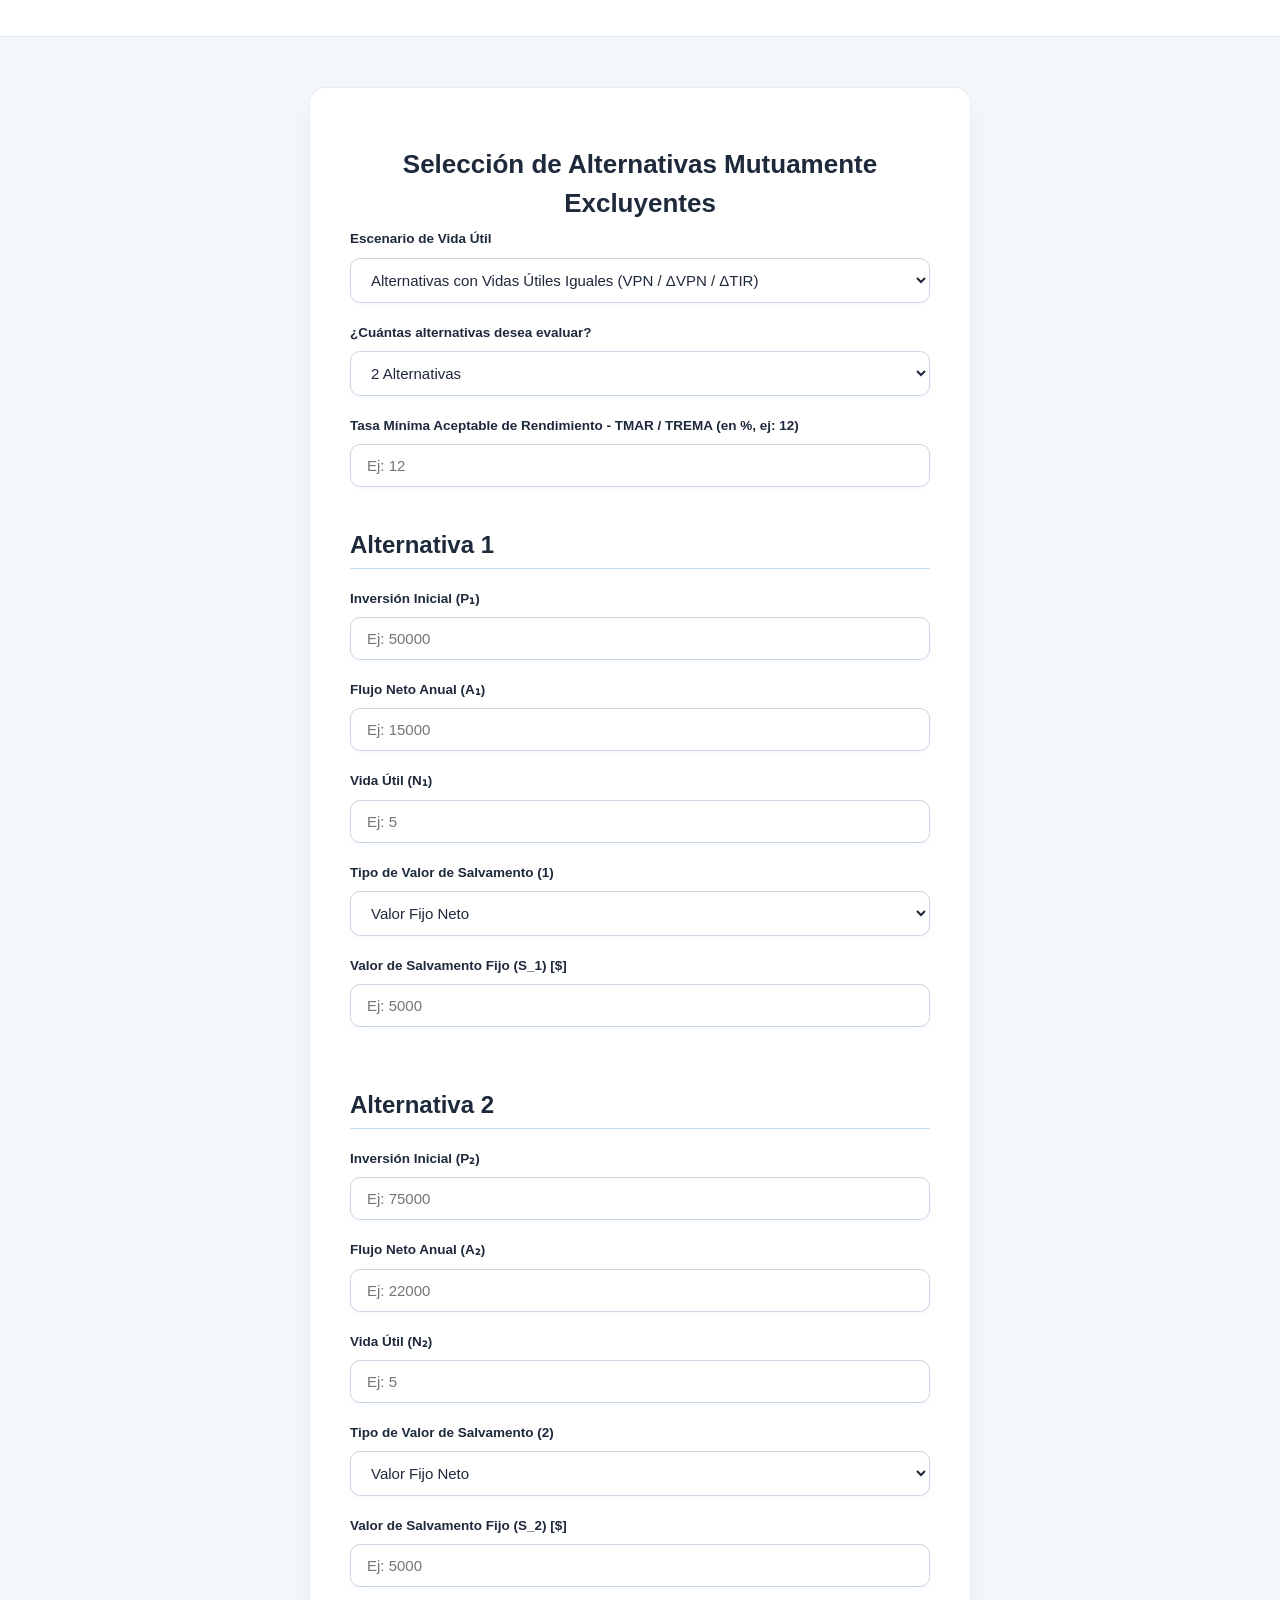
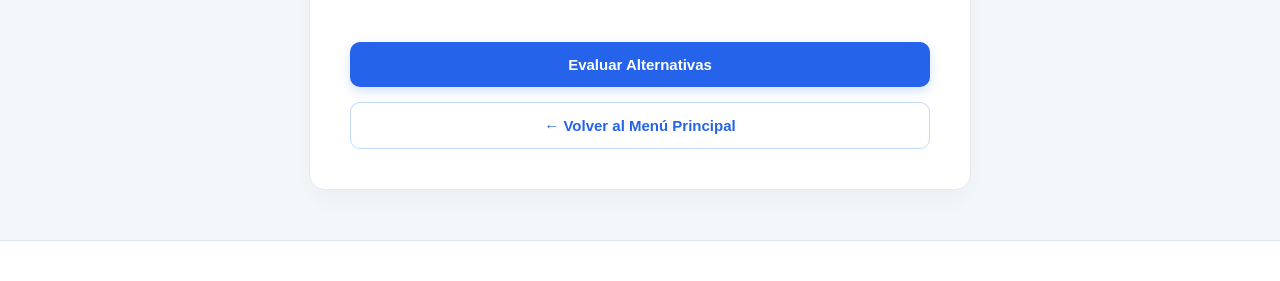
==== pages/alternativas.html @ c04f030e "Perdon moguel" ====
<!DOCTYPE html>
<html lang="es">
<head>
    <meta charset="UTF-8">
    <meta name="viewport" content="width=device-width, initial-scale=1.0">
    <link rel="stylesheet" href="../styles/style.css"/>
    <title>Calculadora Financiera - Selección de Alternativas</title>
</head>
<body>
    <header>
        </header>

    <main> 
        <h1>Selección de Alternativas Mutuamente Excluyentes</h1>

        <div class="form-group">
            <label for="tipoModulo">Escenario de Vida Útil</label>
            <select id="tipoModulo" onchange="configurarFormulario()">
                <option value="iguales">Alternativas con Vidas Útiles Iguales (VPN / ΔVPN / ΔTIR)</option>
                <option value="diferentes">Alternativas con Vidas Útiles Diferentes (VA / MCM / VPN-MCM)</option>
            </select>
        </div>

        <div class="form-group">
            <label for="numAlternativas">¿Cuántas alternativas desea evaluar?</label>
            <select id="numAlternativas" onchange="configurarFormulario()">
                <option value="2">2 Alternativas</option>
                <option value="3">3 Alternativas</option>
                <option value="4">4 Alternativas</option>
                <option value="5">5 Alternativas</option>
                <option value="6">6 Alternativas</option>
                <option value="7">7 Alternativas</option>
                <option value="8">8 Alternativas</option>
            </select>
        </div>

        <div class="form-group">
            <label for="tmar">Tasa Mínima Aceptable de Rendimiento - TMAR / TREMA (en %, ej: 12)</label>
            <input type="number" step="any" id="tmar" placeholder="Ej: 12">
        </div>

        <div id="formularioCampos" class="form-container">
            
            <div id="block_alt_1" class="form-group">
                <h2 style="border-bottom: 1px solid var(--azul-borde); padding-bottom: 5px;">Alternativa 1</h2>
                <div id="grupo_inversion_1" class="form-group">
                    <label for="inversion_1">Inversión Inicial (P₁)</label>
                    <input type="number" step="0.01" id="inversion_1" placeholder="Ej: 50000">
                </div>
                <div id="grupo_flujo_1" class="form-group">
                    <label for="flujo_1">Flujo Neto Anual (A₁)</label>
                    <input type="number" step="0.01" id="flujo_1" placeholder="Ej: 15000">
                </div>
                <div id="grupo_vida_1" class="form-group">
                    <label for="vida_1">Vida Útil (N₁)</label>
                    <input type="number" step="1" id="vida_1" placeholder="Ej: 5">
                </div>
                <div class="form-group">
                    <label for="tipoSalvamento_1">Tipo de Valor de Salvamento (1)</label>
                    <select id="tipoSalvamento_1" onchange="alternarSalvamento(1)">
                        <option value="fijo">Valor Fijo Neto</option>
                        <option value="porcentaje">Porcentaje de la Inversión (%)</option>
                    </select>
                </div>
                <div id="grupo_salvamento_1" class="form-group">
                    <label id="lblSalvamento_1" for="salvamento_1">Valor de Salvamento Fijo (S₁)</label>
                    <input type="number" step="0.01" id="salvamento_1" placeholder="Ej: 5000">
                </div>
            </div>

            <div id="block_alt_2" class="form-group">
                <h2 style="border-bottom: 1px solid var(--azul-borde); padding-bottom: 5px;">Alternativa 2</h2>
                <div id="grupo_inversion_2" class="form-group">
                    <label for="inversion_2">Inversión Inicial (P₂)</label>
                    <input type="number" step="0.01" id="inversion_2" placeholder="Ej: 75000">
                </div>
                <div id="grupo_flujo_2" class="form-group">
                    <label for="flujo_2">Flujo Neto Anual (A₂)</label>
                    <input type="number" step="0.01" id="flujo_2" placeholder="Ej: 22000">
                </div>
                <div id="grupo_vida_2" class="form-group">
                    <label for="vida_2">Vida Útil (N₂)</label>
                    <input type="number" step="1" id="vida_2" placeholder="Ej: 5">
                </div>
                <div class="form-group">
                    <label for="tipoSalvamento_2">Tipo de Valor de Salvamento (2)</label>
                    <select id="tipoSalvamento_2" onchange="alternarSalvamento(2)">
                        <option value="fijo">Valor Fijo Neto</option>
                        <option value="porcentaje">Porcentaje de la Inversión (%)</option>
                    </select>
                </div>
                <div id="grupo_salvamento_2" class="form-group">
                    <label id="lblSalvamento_2" for="salvamento_2">Valor de Salvamento Fijo (S₂)</label>
                    <input type="number" step="0.01" id="salvamento_2" placeholder="Ej: 8000">
                </div>
            </div>

            <div id="block_alt_3" class="form-group hidden">
                <h2 style="border-bottom: 1px solid var(--azul-borde); padding-bottom: 5px;">Alternativa 3</h2>
                <div id="grupo_inversion_3" class="form-group">
                    <label for="inversion_3">Inversión Inicial (P₃)</label>
                    <input type="number" step="0.01" id="inversion_3">
                </div>
                <div id="grupo_flujo_3" class="form-group">
                    <label for="flujo_3">Flujo Neto Anual (A₃)</label>
                    <input type="number" step="0.01" id="flujo_3">
                </div>
                <div id="grupo_vida_3" class="form-group">
                    <label for="vida_3">Vida Útil (N₃)</label>
                    <input type="number" step="1" id="vida_3">
                </div>
                <div class="form-group">
                    <label for="tipoSalvamento_3">Tipo de Valor de Salvamento (3)</label>
                    <select id="tipoSalvamento_3" onchange="alternarSalvamento(3)">
                        <option value="fijo">Valor Fijo Neto</option>
                        <option value="porcentaje">Porcentaje de la Inversión (%)</option>
                    </select>
                </div>
                <div id="grupo_salvamento_3" class="form-group">
                    <label id="lblSalvamento_3" for="salvamento_3">Valor de Salvamento Fijo (S₃)</label>
                    <input type="number" step="0.01" id="salvamento_3">
                </div>
            </div>

            <div id="block_alt_4" class="form-group hidden">
                <h2 style="border-bottom: 1px solid var(--azul-borde); padding-bottom: 5px;">Alternativa 4</h2>
                <div id="grupo_inversion_4" class="form-group">
                    <label for="inversion_4">Inversión Inicial (P₄)</label>
                    <input type="number" step="0.01" id="inversion_4">
                </div>
                <div id="grupo_flujo_4" class="form-group">
                    <label for="flujo_4">Flujo Neto Anual (A₄)</label>
                    <input type="number" step="0.01" id="flujo_4">
                </div>
                <div id="grupo_vida_4" class="form-group">
                    <label for="vida_4">Vida Útil (N₄)</label>
                    <input type="number" step="1" id="vida_4">
                </div>
                <div class="form-group">
                    <label for="tipoSalvamento_4">Tipo de Valor de Salvamento (4)</label>
                    <select id="tipoSalvamento_4" onchange="alternarSalvamento(4)">
                        <option value="fijo">Valor Fijo Neto</option>
                        <option value="porcentaje">Porcentaje de la Inversión (%)</option>
                    </select>
                </div>
                <div id="grupo_salvamento_4" class="form-group">
                    <label id="lblSalvamento_4" for="salvamento_4">Valor de Salvamento Fijo (S₄)</label>
                    <input type="number" step="0.01" id="salvamento_4">
                </div>
            </div>

            <div id="block_alt_5" class="form-group hidden">
                <h2 style="border-bottom: 1px solid var(--azul-borde); padding-bottom: 5px;">Alternativa 5</h2>
                <div id="grupo_inversion_5" class="form-group">
                    <label for="inversion_5">Inversión Inicial (P₅)</label>
                    <input type="number" step="0.01" id="inversion_5">
                </div>
                <div id="grupo_flujo_5" class="form-group">
                    <label for="flujo_5">Flujo Neto Anual (A₅)</label>
                    <input type="number" step="0.01" id="flujo_5">
                </div>
                <div id="grupo_vida_5" class="form-group">
                    <label for="vida_5">Vida Útil (N₅)</label>
                    <input type="number" step="1" id="vida_5">
                </div>
                <div class="form-group">
                    <label for="tipoSalvamento_5">Tipo de Valor de Salvamento (5)</label>
                    <select id="tipoSalvamento_5" onchange="alternarSalvamento(5)">
                        <option value="fijo">Valor Fijo Neto</option>
                        <option value="porcentaje">Porcentaje de la Inversión (%)</option>
                    </select>
                </div>
                <div id="grupo_salvamento_5" class="form-group">
                    <label id="lblSalvamento_5" for="salvamento_5">Valor de Salvamento Fijo (S₅)</label>
                    <input type="number" step="0.01" id="salvamento_5">
                </div>
            </div>

            <div id="block_alt_6" class="form-group hidden">
                <h2 style="border-bottom: 1px solid var(--azul-borde); padding-bottom: 5px;">Alternativa 6</h2>
                <div id="grupo_inversion_6" class="form-group">
                    <label for="inversion_6">Inversión Inicial (P₆)</label>
                    <input type="number" step="0.01" id="inversion_6">
                </div>
                <div id="grupo_flujo_6" class="form-group">
                    <label for="flujo_6">Flujo Neto Anual (A₆)</label>
                    <input type="number" step="0.01" id="flujo_6">
                </div>
                <div id="grupo_vida_6" class="form-group">
                    <label for="vida_6">Vida Útil (N₆)</label>
                    <input type="number" step="1" id="vida_6">
                </div>
                <div class="form-group">
                    <label for="tipoSalvamento_6">Tipo de Valor de Salvamento (6)</label>
                    <select id="tipoSalvamento_6" onchange="alternarSalvamento(6)">
                        <option value="fijo">Valor Fijo Neto</option>
                        <option value="porcentaje">Porcentaje de la Inversión (%)</option>
                    </select>
                </div>
                <div id="grupo_salvamento_6" class="form-group">
                    <label id="lblSalvamento_6" for="salvamento_6">Valor de Salvamento Fijo (S₆)</label>
                    <input type="number" step="0.01" id="salvamento_6">
                </div>
            </div>

            <div id="block_alt_7" class="form-group hidden">
                <h2 style="border-bottom: 1px solid var(--azul-borde); padding-bottom: 5px;">Alternativa 7</h2>
                <div id="grupo_inversion_7" class="form-group">
                    <label for="inversion_7">Inversión Inicial (P₇)</label>
                    <input type="number" step="0.01" id="inversion_7">
                </div>
                <div id="grupo_flujo_7" class="form-group">
                    <label for="flujo_7">Flujo Neto Anual (A₇)</label>
                    <input type="number" step="0.01" id="flujo_7">
                </div>
                <div id="grupo_vida_7" class="form-group">
                    <label for="vida_7">Vida Útil (N₇)</label>
                    <input type="number" step="1" id="vida_7">
                </div>
                <div class="form-group">
                    <label for="tipoSalvamento_7">Tipo de Valor de Salvamento (7)</label>
                    <select id="tipoSalvamento_7" onchange="alternarSalvamento(7)">
                        <option value="fijo">Valor Fijo Neto</option>
                        <option value="porcentaje">Porcentaje de la Inversión (%)</option>
                    </select>
                </div>
                <div id="grupo_salvamento_7" class="form-group">
                    <label id="lblSalvamento_7" for="salvamento_7">Valor de Salvamento Fijo (S₇)</label>
                    <input type="number" step="0.01" id="salvamento_7">
                </div>
            </div>

            <div id="block_alt_8" class="form-group hidden">
                <h2 style="border-bottom: 1px solid var(--azul-borde); padding-bottom: 5px;">Alternativa 8</h2>
                <div id="grupo_inversion_8" class="form-group">
                    <label for="inversion_8">Inversión Inicial (P₈)</label>
                    <input type="number" step="0.01" id="inversion_8">
                </div>
                <div id="grupo_flujo_8" class="form-group">
                    <label for="flujo_8">Flujo Neto Anual (A₈)</label>
                    <input type="number" step="0.01" id="flujo_8">
                </div>
                <div id="grupo_vida_8" class="form-group">
                    <label for="vida_8">Vida Útil (N₈)</label>
                    <input type="number" step="1" id="vida_8">
                </div>
                <div class="form-group">
                    <label for="tipoSalvamento_8">Tipo de Valor de Salvamento (8)</label>
                    <select id="tipoSalvamento_8" onchange="alternarSalvamento(8)">
                        <option value="fijo">Valor Fijo Neto</option>
                        <option value="porcentaje">Porcentaje de la Inversión (%)</option>
                    </select>
                </div>
                <div id="grupo_salvamento_8" class="form-group">
                    <label id="lblSalvamento_8" for="salvamento_8">Valor de Salvamento Fijo (S₈)</label>
                    <input type="number" step="0.01" id="salvamento_8">
                </div>
            </div>

            <button onclick="procesarAlternativas()">Evaluar Alternativas</button>
        </div>

        <div id="resultado"></div>
        
        <a href="index.html"><button class="btn-nav">← Volver al Menú Principal</button></a>
    </main>

    <footer>
        </footer>
    
    <script src="../scripts/alternativas.js"></script>
</body>
</html>
---- styles/style.css ----
:root {
    --bg-main: #ffffff;
    --bg-body: #f4f7fa;
    --azul-primario: #2563eb;
    --azul-hover: #1d4ed8;
    --azul-tenue: #eff6ff;
    --azul-borde: #bfdbfe;
    --texto-principal: #1e293b;
    --texto-secundario: #64748b;
    --shadow-sm: 0 2px 4px rgba(37, 99, 235, 0.04);
    --shadow-md: 0 10px 25px -5px rgba(30, 41, 59, 0.05);
    --transition: all 0.25s cubic-bezier(0.4, 0, 0.2, 1);
}

body {
    font-family: 'Inter', -apple-system, BlinkMacSystemFont, "Segoe UI", sans-serif;
    background-color: var(--bg-body);
    color: var(--texto-principal);
    margin: 0;
    padding: 0;
    line-height: 1.5;
}

header {
    background-color: var(--bg-main);
    padding: 18px 20px;
    text-align: center;
    border-bottom: 1px solid #e2e8f0;
    font-size: 14px;
    font-weight: 700;
    color: var(--azul-primario);
    text-transform: uppercase;
}

footer {
    text-align: center;
    padding: 20px;
    font-size: 12px;
    color: var(--texto-secundario);
    border-top: 1px solid #e2e8f0;
    background-color: var(--bg-main);
    margin-top: 40px;
}

main {
    max-width: 580px;
    margin: 50px auto;
    padding: 40px;
    background: var(--bg-main);
    border-radius: 16px;
    box-shadow: var(--shadow-md);
    border: 1px solid rgba(226, 232, 240, 0.8);
}

h1 {
    color: var(--texto-principal);
    font-size: 26px;
    font-weight: 800;
    margin-bottom: 6px;
    text-align: center;
}

h3 {
    color: var(--texto-secundario);
    font-size: 15px;
    font-weight: 400;
    text-align: center;
    margin-top: 0;
    margin-bottom: 30px;
}

.form-container {
    background-color: var(--bg-main);
    border-radius: 12px;
    margin-top: 20px;
}

.form-group {
    margin-bottom: 20px;
    display: flex;
    flex-direction: column;
}

label {
    font-weight: 600;
    color: var(--texto-principal);
    font-size: 13.5px;
    margin-bottom: 8px;
}

input[type="number"], select {
    width: 100%;
    padding: 12px 16px;
    border: 1px solid #cbd5e1;
    border-radius: 10px;
    box-sizing: border-box;
    font-size: 15px;
    background-color: var(--bg-main);
    color: var(--texto-principal);
    box-shadow: var(--shadow-sm);
    transition: var(--transition);
}

input[type="number"]:focus, select:focus {
    outline: none;
    border-color: var(--azul-primario);
    box-shadow: 0 0 0 4px rgba(37, 99, 235, 0.12);
}

.radio-group {
    display: flex;
    gap: 15px;
    background: var(--azul-tenue);
    padding: 12px;
    border-radius: 10px;
    border: 1px solid var(--azul-borde);
    margin-bottom: 25px;
    justify-content: center;
}

.radio-option {
    display: flex;
    align-items: center;
    gap: 8px;
    font-weight: 500;
    cursor: pointer;
    font-size: 14.5px;
}

.radio-option input[type="radio"] {
    accent-color: var(--azul-primario);
    width: 16px;
    height: 16px;
}

button {
    width: 100%;
    background-color: var(--azul-primario);
    color: #ffffff;
    border: none;
    padding: 14px;
    margin-top: 15px;
    border-radius: 10px;
    font-size: 15px;
    font-weight: 600;
    cursor: pointer;
    box-shadow: 0 4px 12px rgba(37, 99, 235, 0.2);
    transition: var(--transition);
}

button:hover {
    background-color: var(--azul-hover);
    transform: translateY(-1px);
}

.btn-nav {
    background-color: transparent;
    color: var(--azul-primario);
    border: 1px solid var(--azul-borde);
    margin-top: 15px;
    box-shadow: none;
}

.btn-nav:hover {
    background-color: var(--azul-tenue);
    border-color: var(--azul-primario);
}

main a {
    text-decoration: none;
    display: block;
}

#resultado {
    margin-top: 30px;
    padding: 20px;
    background-color: #f0fdf4;
    border-left: 5px solid #16a34a;
    border-radius: 8px;
    color: #14532d;
    text-align: center;
    font-size: 16px;
    font-weight: 700;
    display: none;
    animation: fadeIn 0.3s ease-out;
}

#resultado span {
    display: block;
    font-size: 22px;
    margin-top: 5px;
}

.val-positivo {
    color: #16a34a !important;
}

.val-negativo {
    color: #dc2626 !important;
}

.error-msg {
    background-color: #fef2f2 !important;
    border-left: 5px solid #dc2626 !important;
    color: #991b1b !important;
}

.hidden {
    display: none !important;
}

@keyframes fadeIn {
    from { opacity: 0; transform: translateY(5px); }
    to { opacity: 1; transform: translateY(0); }
}

@media (max-width: 640px) {
    main {
        margin: 20px 15px; 
        padding: 25px 20px;
        border-radius: 12px;
    }

    h1 {
        font-size: 22px;
    }

    h3 {
        font-size: 13.5px;
        margin-bottom: 20px;
    }

    header {
        padding: 15px;
        font-size: 12px;
    }

    .radio-group {
        flex-direction: column;
        align-items: flex-start;
        gap: 12px;
        padding: 15px;
    }

    input[type="number"], select {
        padding: 10px 14px;
        font-size: 16px;
    }

    button {
        padding: 12px;
        font-size: 14px;
    }

    #resultado {
        padding: 15px;
        font-size: 15px;
    }

    #resultado span {
        font-size: 20px;
    }
}

.ocultar{
    display: none;
}
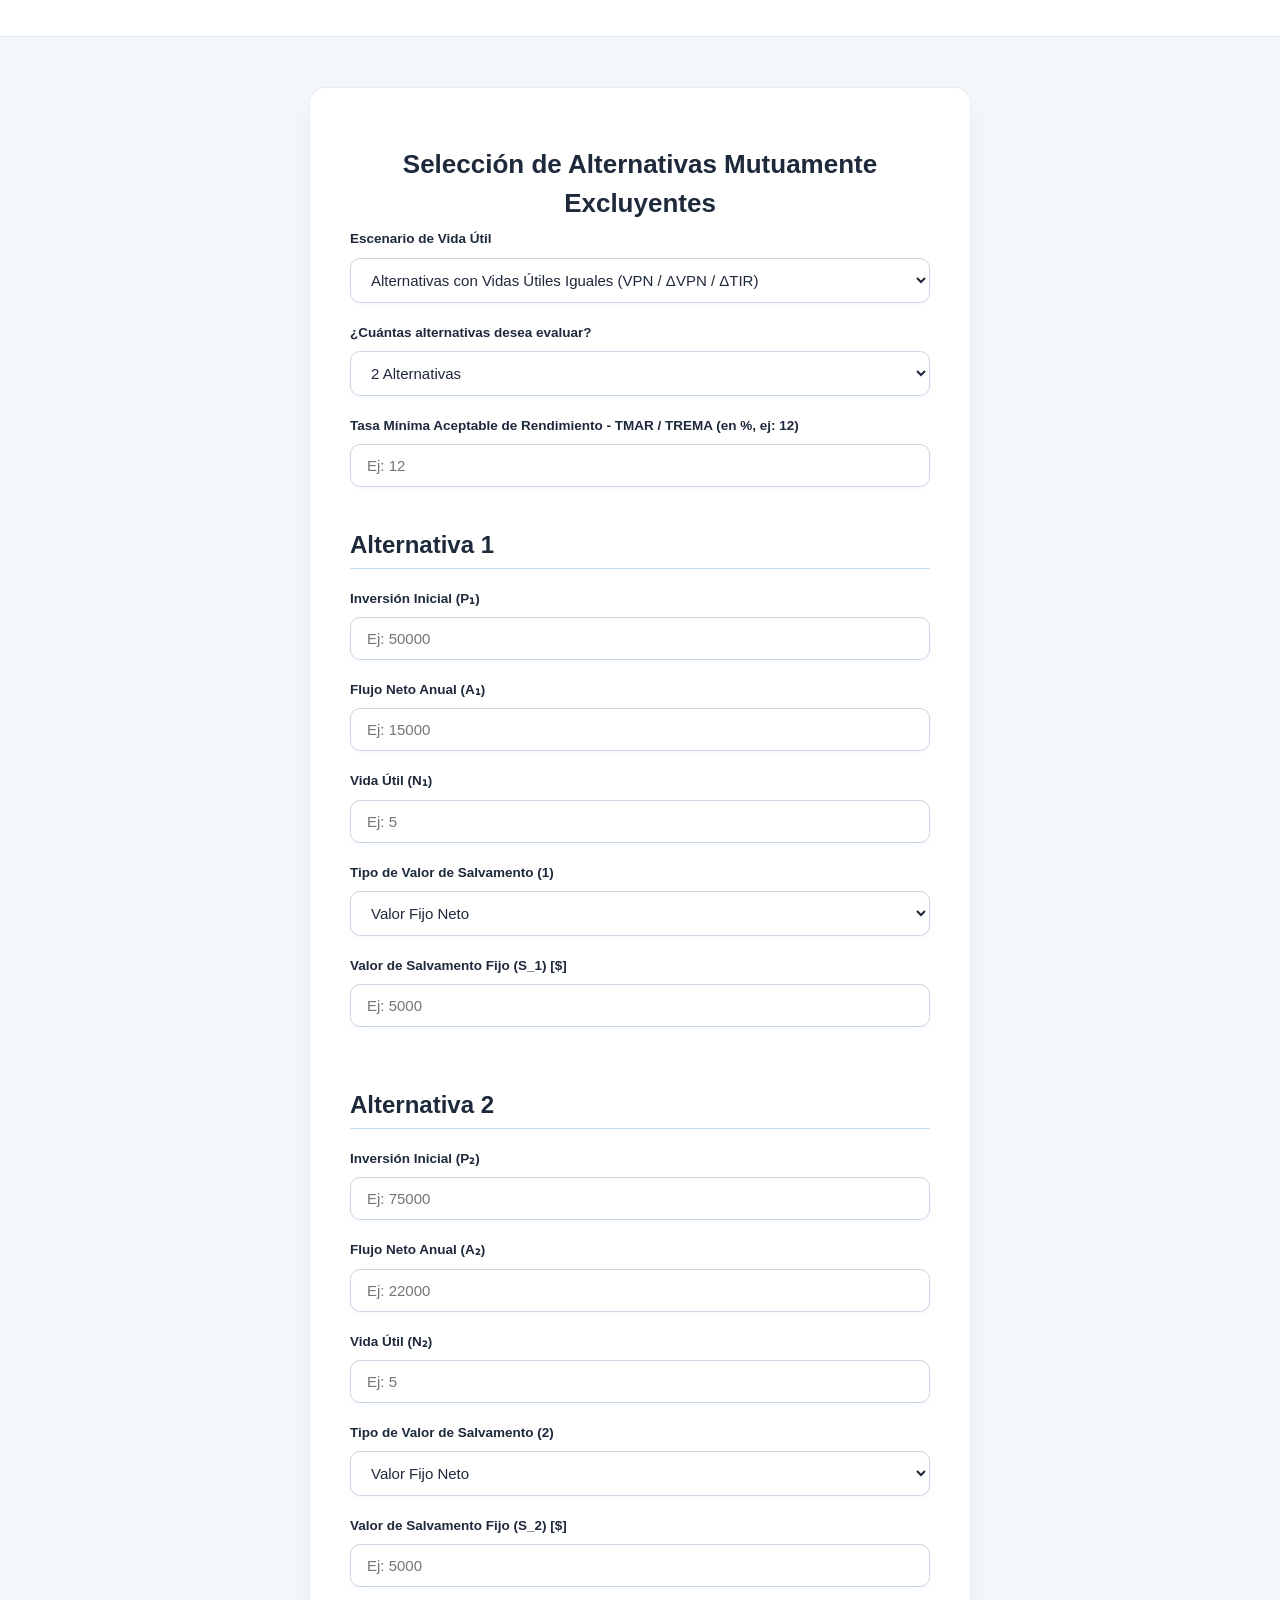
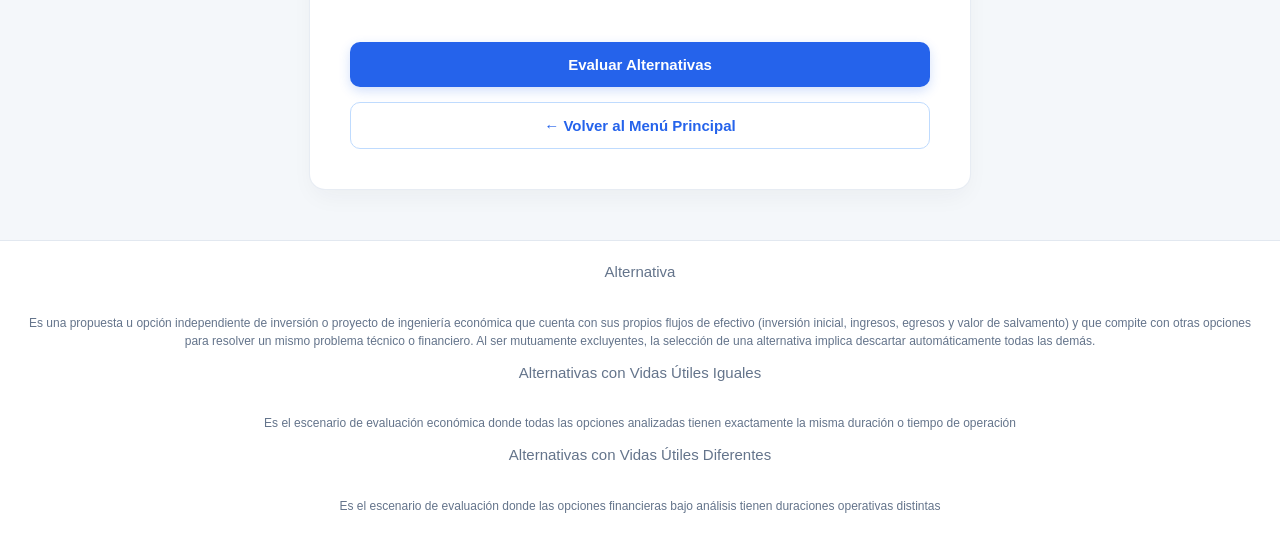
==== commit e3227530: "teoria" ====
--- a/pages/alternativas.html
+++ b/pages/alternativas.html
@@ -266,8 +266,14 @@
     </main>
 
     <footer>
-        </footer>
+        <h3>Alternativa</h3>
+            <p>Es una propuesta u opción independiente de inversión o proyecto de ingeniería económica que cuenta con sus propios flujos de efectivo (inversión inicial, ingresos, egresos y valor de salvamento) y que compite con otras opciones para resolver un mismo problema técnico o financiero. Al ser mutuamente excluyentes, la selección de una alternativa implica descartar automáticamente todas las demás.</p>
+        <h3>Alternativas con Vidas Útiles Iguales</h3>
+            <p>Es el escenario de evaluación económica donde todas las opciones analizadas tienen exactamente la misma duración o tiempo de operación</p>
+        <h3>Alternativas con Vidas Útiles Diferentes</h3>
+            <p>Es el escenario de evaluación donde las opciones financieras bajo análisis tienen duraciones operativas distintas</p>
+    </footer>
     
     <script src="../scripts/alternativas.js"></script>
 </body>
-</html>+</html>
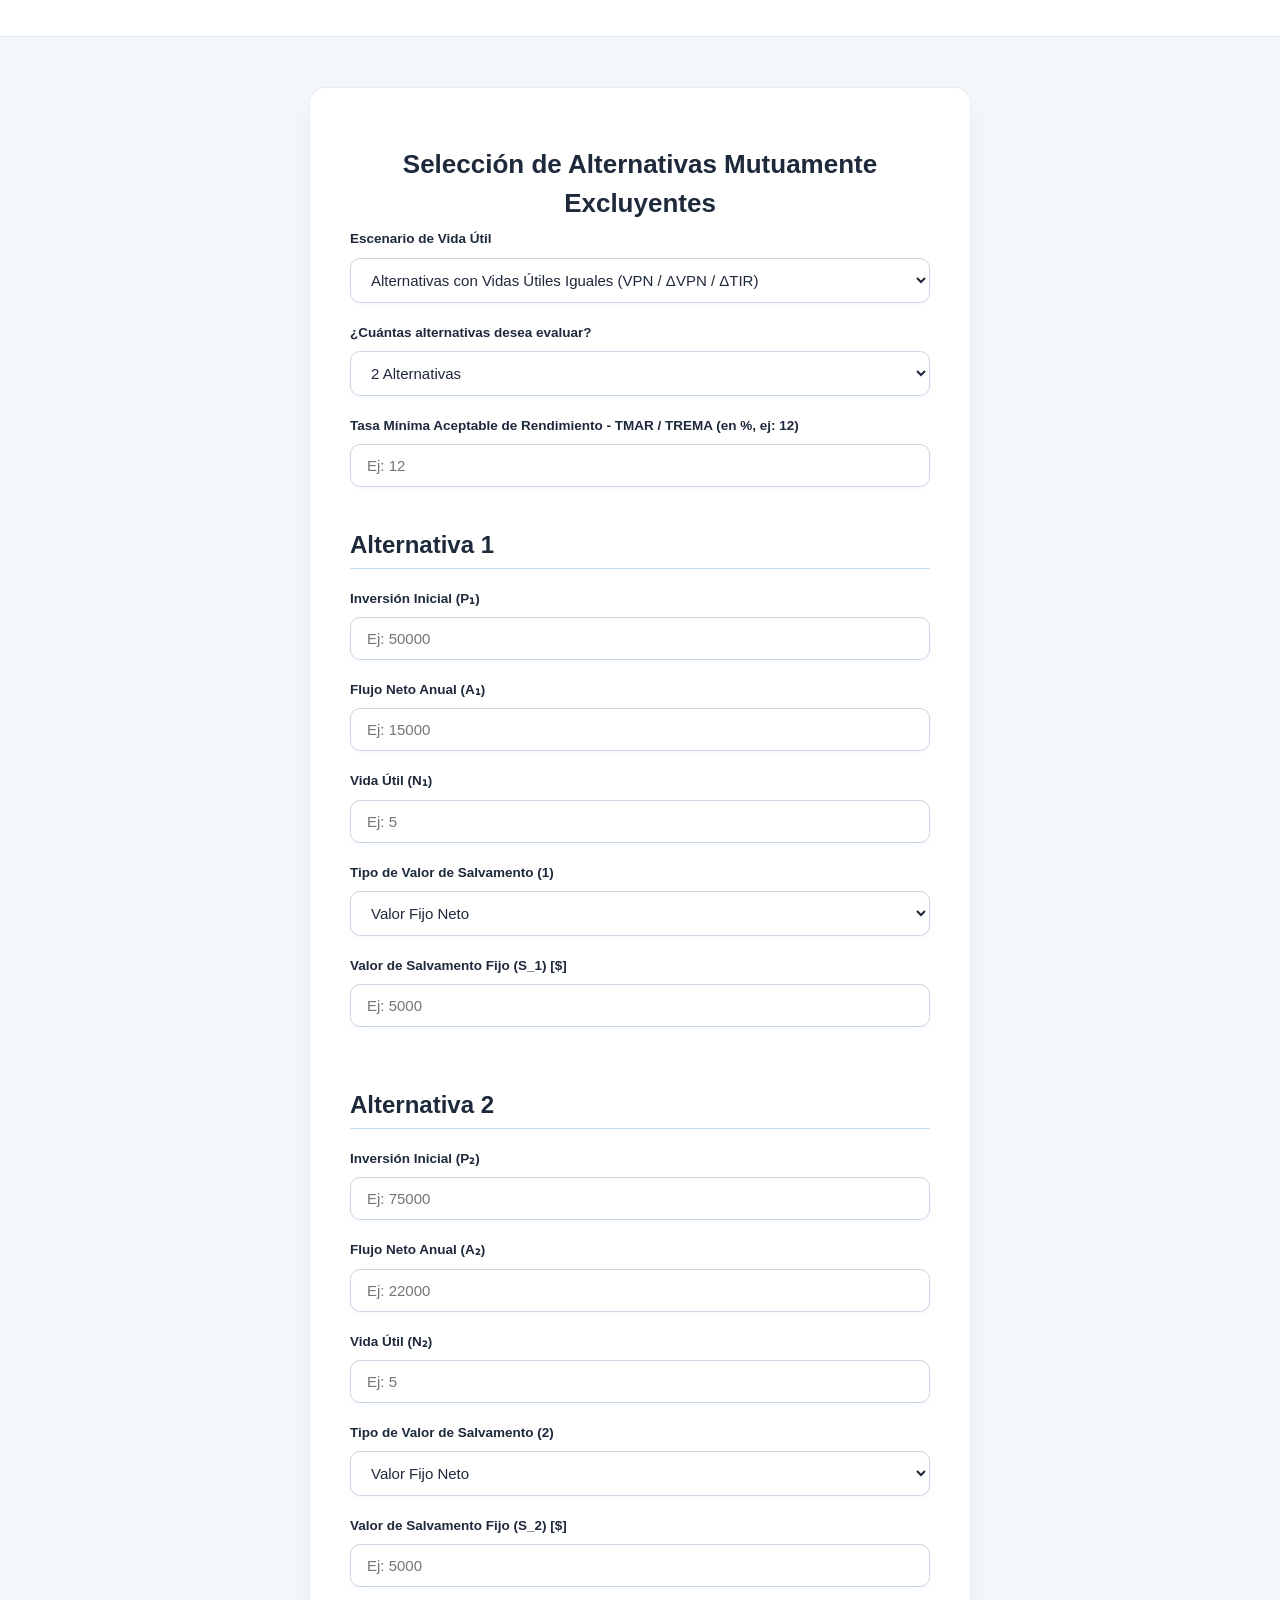
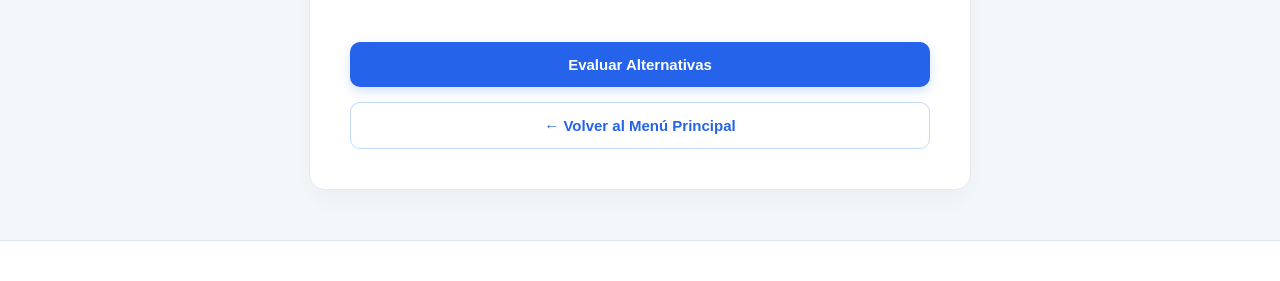
==== commit 04ea931e: "No se, algo ahi" ====
--- a/pages/alternativas.html
+++ b/pages/alternativas.html
@@ -4,7 +4,7 @@
     <meta charset="UTF-8">
     <meta name="viewport" content="width=device-width, initial-scale=1.0">
     <link rel="stylesheet" href="../styles/style.css"/>
-    <title>Calculadora Financiera - Selección de Alternativas</title>
+    <title>Calculadora Financiera</title>
 </head>
 <body>
     <header>
@@ -266,14 +266,8 @@
     </main>
 
     <footer>
-        <h3>Alternativa</h3>
-            <p>Es una propuesta u opción independiente de inversión o proyecto de ingeniería económica que cuenta con sus propios flujos de efectivo (inversión inicial, ingresos, egresos y valor de salvamento) y que compite con otras opciones para resolver un mismo problema técnico o financiero. Al ser mutuamente excluyentes, la selección de una alternativa implica descartar automáticamente todas las demás.</p>
-        <h3>Alternativas con Vidas Útiles Iguales</h3>
-            <p>Es el escenario de evaluación económica donde todas las opciones analizadas tienen exactamente la misma duración o tiempo de operación</p>
-        <h3>Alternativas con Vidas Útiles Diferentes</h3>
-            <p>Es el escenario de evaluación donde las opciones financieras bajo análisis tienen duraciones operativas distintas</p>
-    </footer>
+        </footer>
     
     <script src="../scripts/alternativas.js"></script>
 </body>
-</html>
+</html>
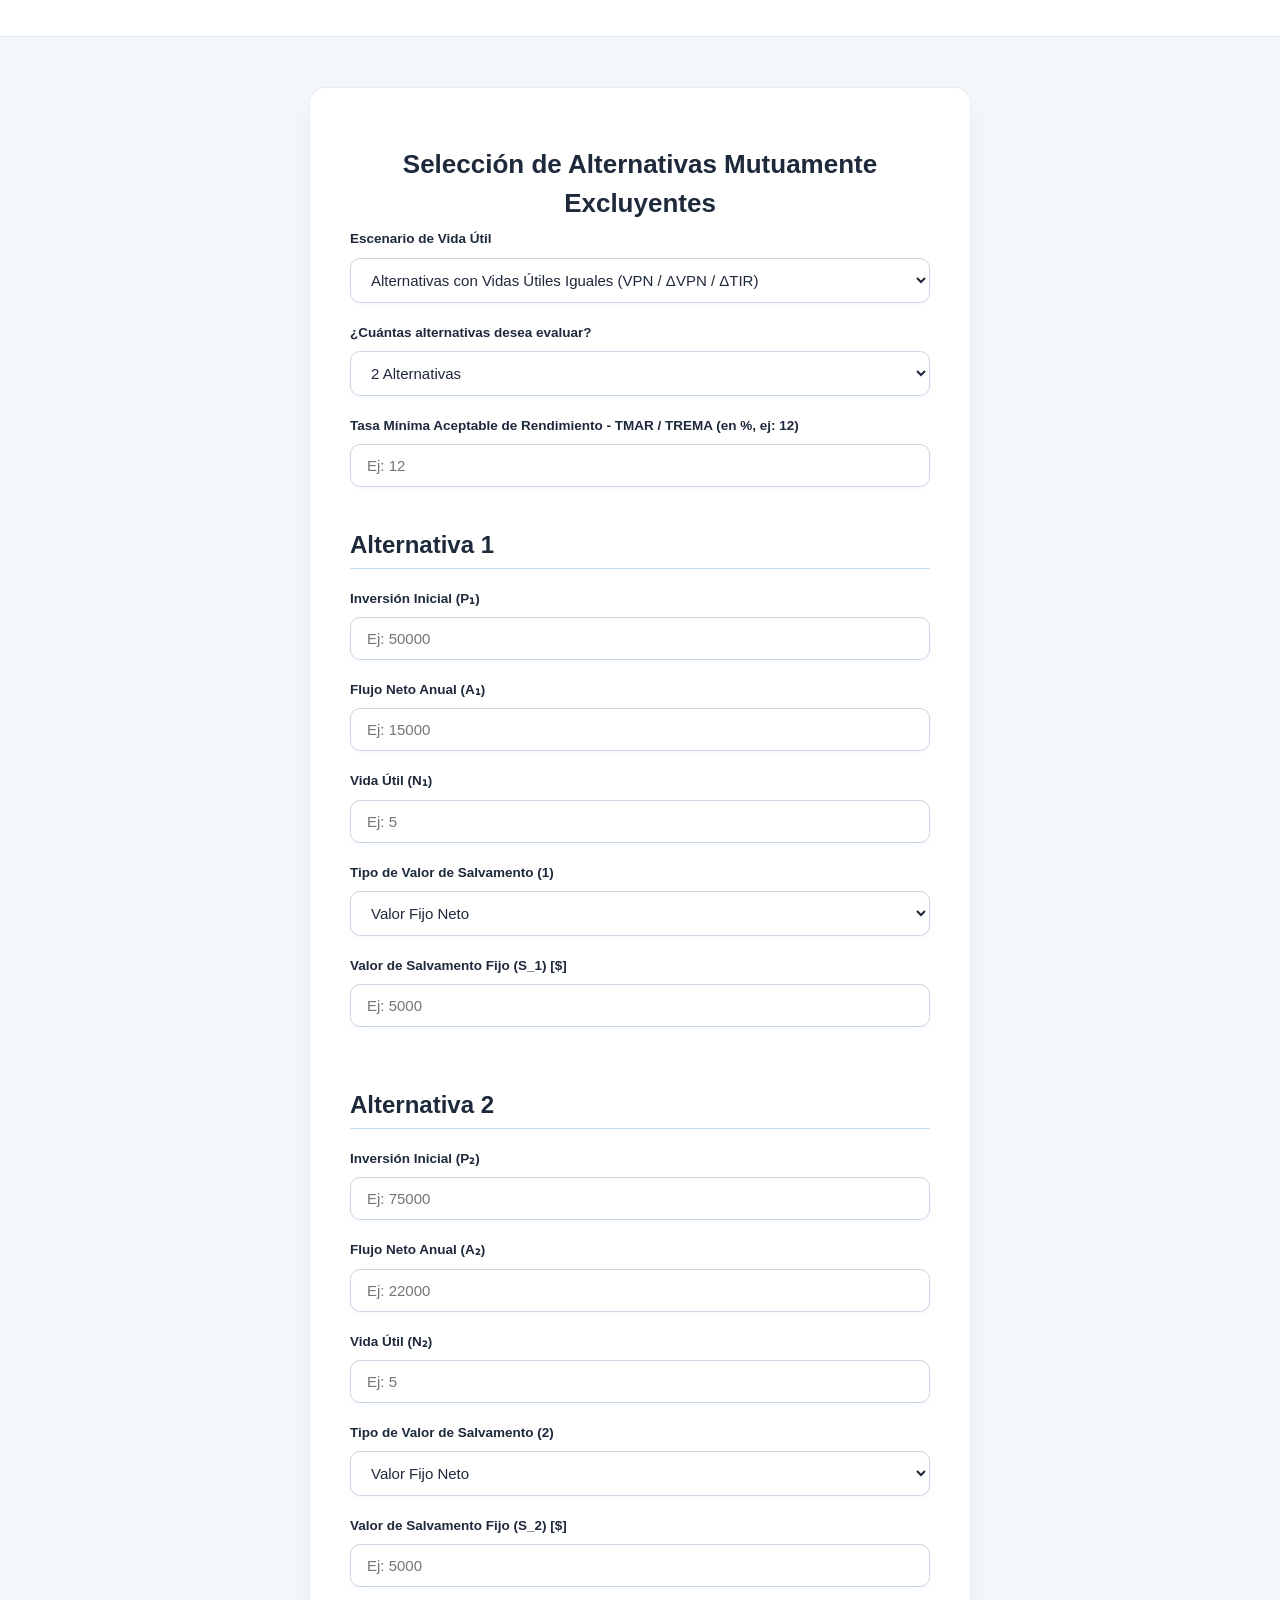
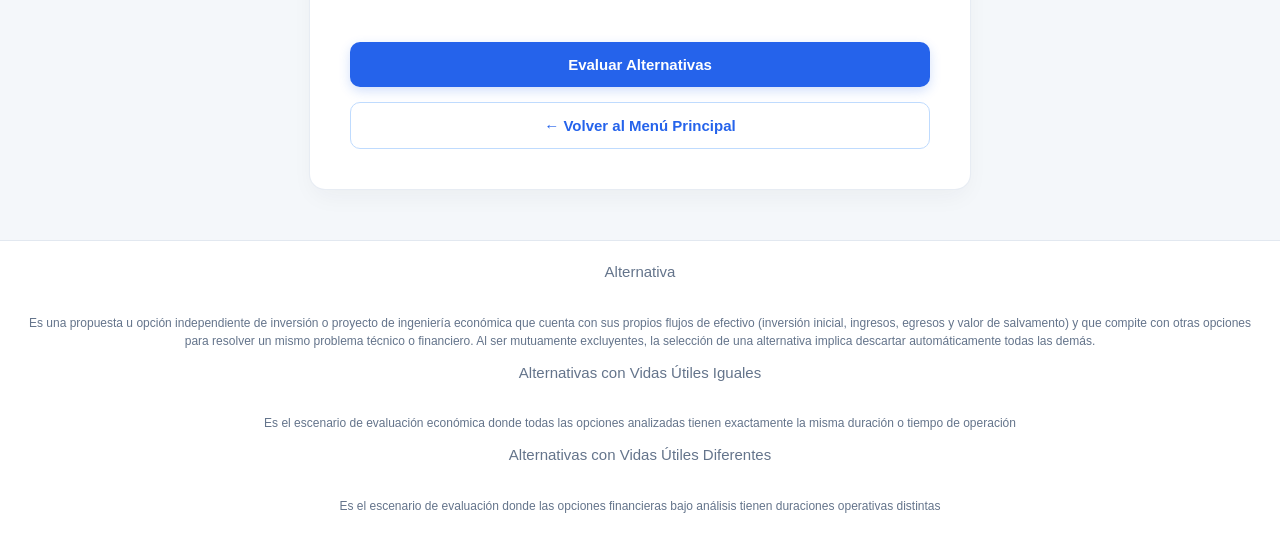
==== commit 8e3ab86f: "Merge branch 'main' of https://github.com/Miguel-Ar06/CalculadoraFinanciera into Sebamini" ====
--- a/pages/alternativas.html
+++ b/pages/alternativas.html
@@ -266,8 +266,14 @@
     </main>
 
     <footer>
-        </footer>
+        <h3>Alternativa</h3>
+            <p>Es una propuesta u opción independiente de inversión o proyecto de ingeniería económica que cuenta con sus propios flujos de efectivo (inversión inicial, ingresos, egresos y valor de salvamento) y que compite con otras opciones para resolver un mismo problema técnico o financiero. Al ser mutuamente excluyentes, la selección de una alternativa implica descartar automáticamente todas las demás.</p>
+        <h3>Alternativas con Vidas Útiles Iguales</h3>
+            <p>Es el escenario de evaluación económica donde todas las opciones analizadas tienen exactamente la misma duración o tiempo de operación</p>
+        <h3>Alternativas con Vidas Útiles Diferentes</h3>
+            <p>Es el escenario de evaluación donde las opciones financieras bajo análisis tienen duraciones operativas distintas</p>
+    </footer>
     
     <script src="../scripts/alternativas.js"></script>
 </body>
-</html>+</html>
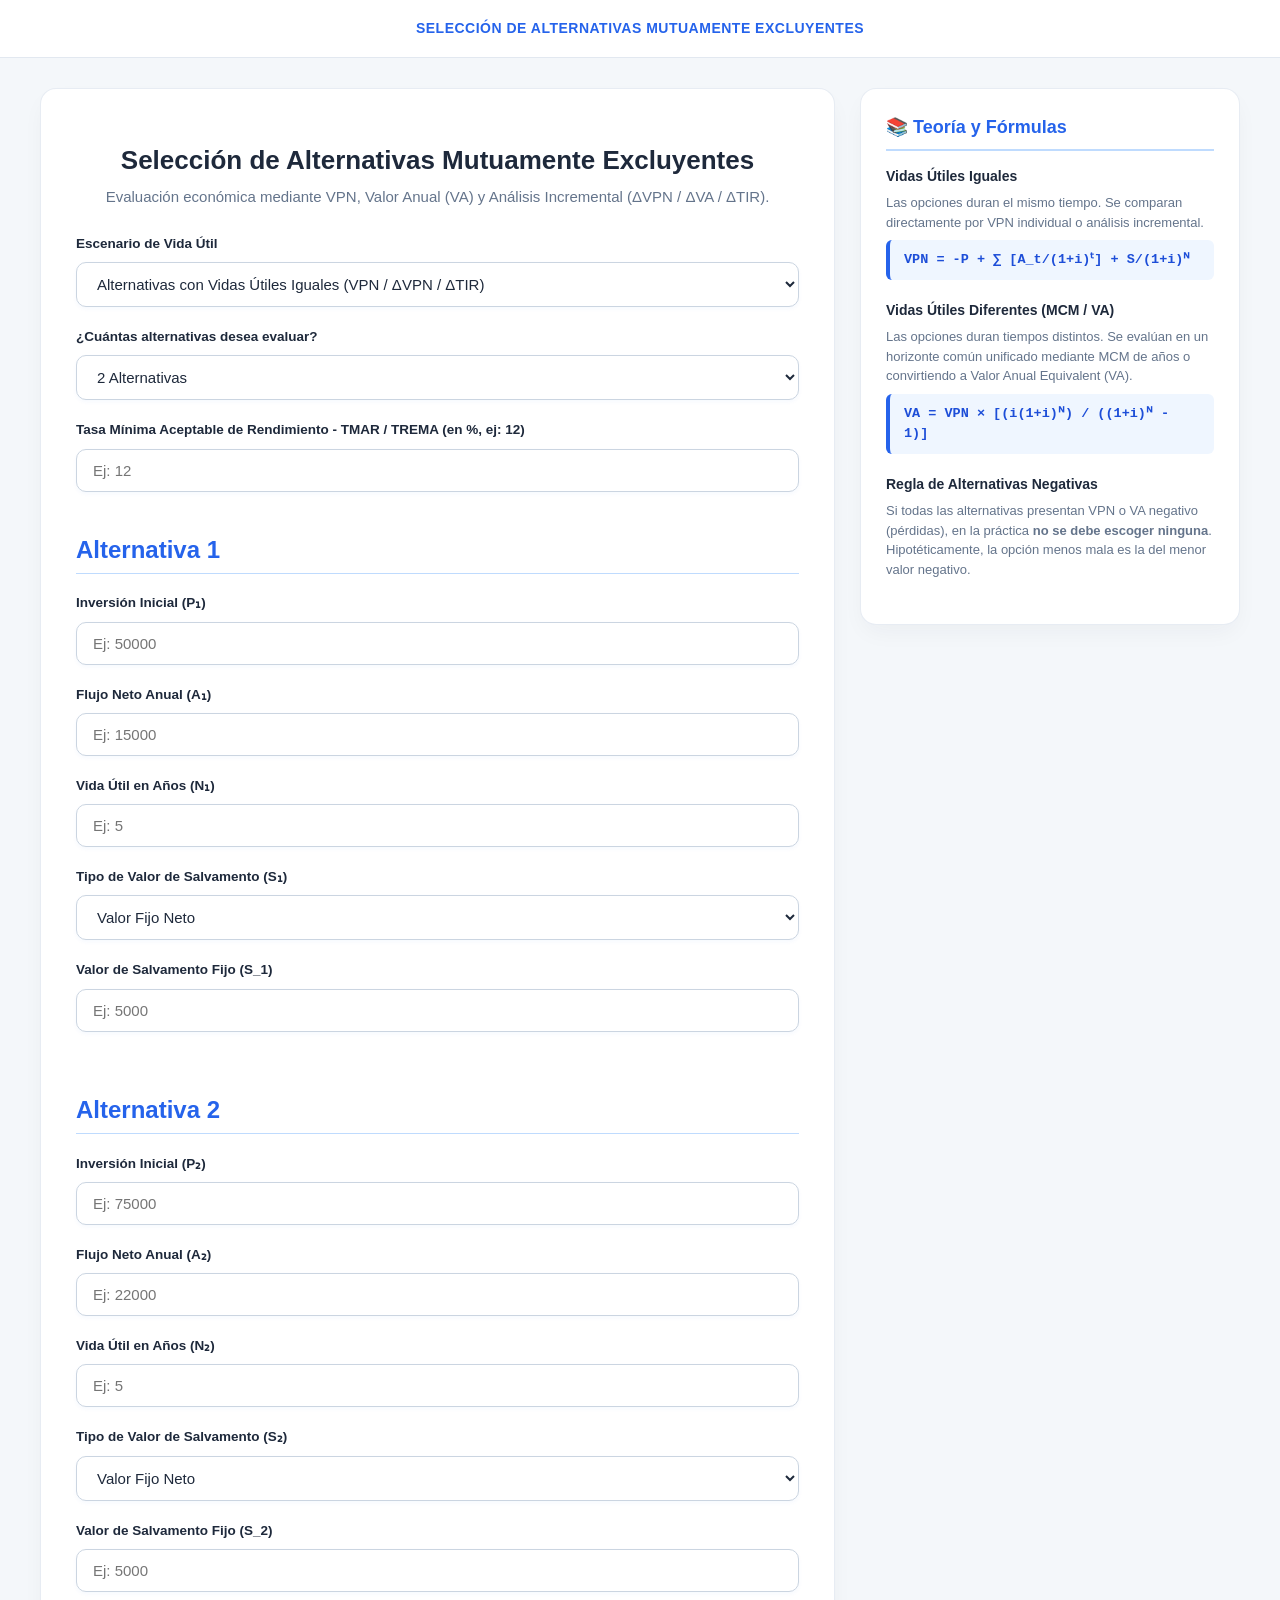
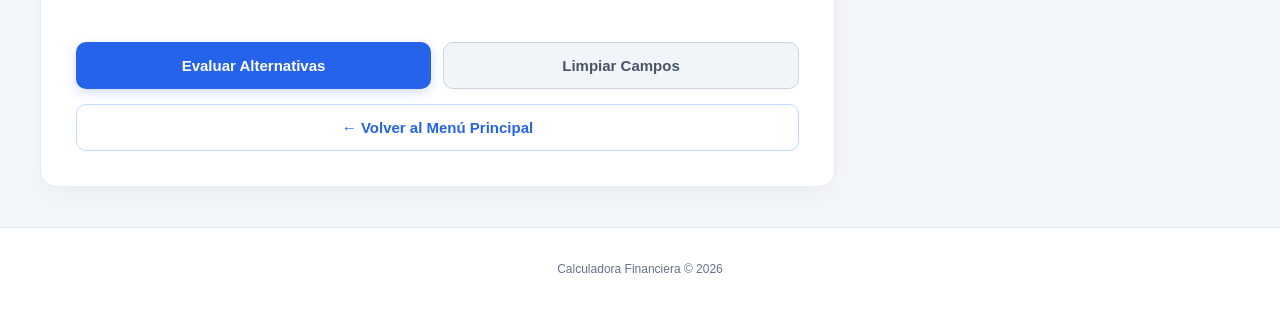
==== commit ef746c7a: "papoi" ====
--- a/pages/alternativas.html
+++ b/pages/alternativas.html
@@ -4,276 +4,210 @@
     <meta charset="UTF-8">
     <meta name="viewport" content="width=device-width, initial-scale=1.0">
     <link rel="stylesheet" href="../styles/style.css"/>
-    <title>Calculadora Financiera</title>
+    <title>Calculadora Financiera - Selección de Alternativas</title>
 </head>
 <body>
     <header>
-        </header>
-
-    <main> 
-        <h1>Selección de Alternativas Mutuamente Excluyentes</h1>
-
-        <div class="form-group">
-            <label for="tipoModulo">Escenario de Vida Útil</label>
-            <select id="tipoModulo" onchange="configurarFormulario()">
-                <option value="iguales">Alternativas con Vidas Útiles Iguales (VPN / ΔVPN / ΔTIR)</option>
-                <option value="diferentes">Alternativas con Vidas Útiles Diferentes (VA / MCM / VPN-MCM)</option>
-            </select>
-        </div>
-
-        <div class="form-group">
-            <label for="numAlternativas">¿Cuántas alternativas desea evaluar?</label>
-            <select id="numAlternativas" onchange="configurarFormulario()">
-                <option value="2">2 Alternativas</option>
-                <option value="3">3 Alternativas</option>
-                <option value="4">4 Alternativas</option>
-                <option value="5">5 Alternativas</option>
-                <option value="6">6 Alternativas</option>
-                <option value="7">7 Alternativas</option>
-                <option value="8">8 Alternativas</option>
-            </select>
-        </div>
-
-        <div class="form-group">
-            <label for="tmar">Tasa Mínima Aceptable de Rendimiento - TMAR / TREMA (en %, ej: 12)</label>
-            <input type="number" step="any" id="tmar" placeholder="Ej: 12">
-        </div>
-
-        <div id="formularioCampos" class="form-container">
-            
-            <div id="block_alt_1" class="form-group">
-                <h2 style="border-bottom: 1px solid var(--azul-borde); padding-bottom: 5px;">Alternativa 1</h2>
-                <div id="grupo_inversion_1" class="form-group">
-                    <label for="inversion_1">Inversión Inicial (P₁)</label>
-                    <input type="number" step="0.01" id="inversion_1" placeholder="Ej: 50000">
-                </div>
-                <div id="grupo_flujo_1" class="form-group">
-                    <label for="flujo_1">Flujo Neto Anual (A₁)</label>
-                    <input type="number" step="0.01" id="flujo_1" placeholder="Ej: 15000">
-                </div>
-                <div id="grupo_vida_1" class="form-group">
-                    <label for="vida_1">Vida Útil (N₁)</label>
-                    <input type="number" step="1" id="vida_1" placeholder="Ej: 5">
-                </div>
-                <div class="form-group">
-                    <label for="tipoSalvamento_1">Tipo de Valor de Salvamento (1)</label>
-                    <select id="tipoSalvamento_1" onchange="alternarSalvamento(1)">
-                        <option value="fijo">Valor Fijo Neto</option>
-                        <option value="porcentaje">Porcentaje de la Inversión (%)</option>
-                    </select>
-                </div>
-                <div id="grupo_salvamento_1" class="form-group">
-                    <label id="lblSalvamento_1" for="salvamento_1">Valor de Salvamento Fijo (S₁)</label>
-                    <input type="number" step="0.01" id="salvamento_1" placeholder="Ej: 5000">
-                </div>
-            </div>
-
-            <div id="block_alt_2" class="form-group">
-                <h2 style="border-bottom: 1px solid var(--azul-borde); padding-bottom: 5px;">Alternativa 2</h2>
-                <div id="grupo_inversion_2" class="form-group">
-                    <label for="inversion_2">Inversión Inicial (P₂)</label>
-                    <input type="number" step="0.01" id="inversion_2" placeholder="Ej: 75000">
-                </div>
-                <div id="grupo_flujo_2" class="form-group">
-                    <label for="flujo_2">Flujo Neto Anual (A₂)</label>
-                    <input type="number" step="0.01" id="flujo_2" placeholder="Ej: 22000">
-                </div>
-                <div id="grupo_vida_2" class="form-group">
-                    <label for="vida_2">Vida Útil (N₂)</label>
-                    <input type="number" step="1" id="vida_2" placeholder="Ej: 5">
-                </div>
-                <div class="form-group">
-                    <label for="tipoSalvamento_2">Tipo de Valor de Salvamento (2)</label>
-                    <select id="tipoSalvamento_2" onchange="alternarSalvamento(2)">
-                        <option value="fijo">Valor Fijo Neto</option>
-                        <option value="porcentaje">Porcentaje de la Inversión (%)</option>
-                    </select>
-                </div>
-                <div id="grupo_salvamento_2" class="form-group">
-                    <label id="lblSalvamento_2" for="salvamento_2">Valor de Salvamento Fijo (S₂)</label>
-                    <input type="number" step="0.01" id="salvamento_2" placeholder="Ej: 8000">
-                </div>
-            </div>
-
-            <div id="block_alt_3" class="form-group hidden">
-                <h2 style="border-bottom: 1px solid var(--azul-borde); padding-bottom: 5px;">Alternativa 3</h2>
-                <div id="grupo_inversion_3" class="form-group">
-                    <label for="inversion_3">Inversión Inicial (P₃)</label>
-                    <input type="number" step="0.01" id="inversion_3">
-                </div>
-                <div id="grupo_flujo_3" class="form-group">
-                    <label for="flujo_3">Flujo Neto Anual (A₃)</label>
-                    <input type="number" step="0.01" id="flujo_3">
-                </div>
-                <div id="grupo_vida_3" class="form-group">
-                    <label for="vida_3">Vida Útil (N₃)</label>
-                    <input type="number" step="1" id="vida_3">
-                </div>
-                <div class="form-group">
-                    <label for="tipoSalvamento_3">Tipo de Valor de Salvamento (3)</label>
-                    <select id="tipoSalvamento_3" onchange="alternarSalvamento(3)">
-                        <option value="fijo">Valor Fijo Neto</option>
-                        <option value="porcentaje">Porcentaje de la Inversión (%)</option>
-                    </select>
-                </div>
-                <div id="grupo_salvamento_3" class="form-group">
-                    <label id="lblSalvamento_3" for="salvamento_3">Valor de Salvamento Fijo (S₃)</label>
-                    <input type="number" step="0.01" id="salvamento_3">
-                </div>
-            </div>
-
-            <div id="block_alt_4" class="form-group hidden">
-                <h2 style="border-bottom: 1px solid var(--azul-borde); padding-bottom: 5px;">Alternativa 4</h2>
-                <div id="grupo_inversion_4" class="form-group">
-                    <label for="inversion_4">Inversión Inicial (P₄)</label>
-                    <input type="number" step="0.01" id="inversion_4">
-                </div>
-                <div id="grupo_flujo_4" class="form-group">
-                    <label for="flujo_4">Flujo Neto Anual (A₄)</label>
-                    <input type="number" step="0.01" id="flujo_4">
-                </div>
-                <div id="grupo_vida_4" class="form-group">
-                    <label for="vida_4">Vida Útil (N₄)</label>
-                    <input type="number" step="1" id="vida_4">
-                </div>
-                <div class="form-group">
-                    <label for="tipoSalvamento_4">Tipo de Valor de Salvamento (4)</label>
-                    <select id="tipoSalvamento_4" onchange="alternarSalvamento(4)">
-                        <option value="fijo">Valor Fijo Neto</option>
-                        <option value="porcentaje">Porcentaje de la Inversión (%)</option>
-                    </select>
-                </div>
-                <div id="grupo_salvamento_4" class="form-group">
-                    <label id="lblSalvamento_4" for="salvamento_4">Valor de Salvamento Fijo (S₄)</label>
-                    <input type="number" step="0.01" id="salvamento_4">
-                </div>
-            </div>
-
-            <div id="block_alt_5" class="form-group hidden">
-                <h2 style="border-bottom: 1px solid var(--azul-borde); padding-bottom: 5px;">Alternativa 5</h2>
-                <div id="grupo_inversion_5" class="form-group">
-                    <label for="inversion_5">Inversión Inicial (P₅)</label>
-                    <input type="number" step="0.01" id="inversion_5">
-                </div>
-                <div id="grupo_flujo_5" class="form-group">
-                    <label for="flujo_5">Flujo Neto Anual (A₅)</label>
-                    <input type="number" step="0.01" id="flujo_5">
-                </div>
-                <div id="grupo_vida_5" class="form-group">
-                    <label for="vida_5">Vida Útil (N₅)</label>
-                    <input type="number" step="1" id="vida_5">
-                </div>
-                <div class="form-group">
-                    <label for="tipoSalvamento_5">Tipo de Valor de Salvamento (5)</label>
-                    <select id="tipoSalvamento_5" onchange="alternarSalvamento(5)">
-                        <option value="fijo">Valor Fijo Neto</option>
-                        <option value="porcentaje">Porcentaje de la Inversión (%)</option>
-                    </select>
-                </div>
-                <div id="grupo_salvamento_5" class="form-group">
-                    <label id="lblSalvamento_5" for="salvamento_5">Valor de Salvamento Fijo (S₅)</label>
-                    <input type="number" step="0.01" id="salvamento_5">
-                </div>
-            </div>
-
-            <div id="block_alt_6" class="form-group hidden">
-                <h2 style="border-bottom: 1px solid var(--azul-borde); padding-bottom: 5px;">Alternativa 6</h2>
-                <div id="grupo_inversion_6" class="form-group">
-                    <label for="inversion_6">Inversión Inicial (P₆)</label>
-                    <input type="number" step="0.01" id="inversion_6">
-                </div>
-                <div id="grupo_flujo_6" class="form-group">
-                    <label for="flujo_6">Flujo Neto Anual (A₆)</label>
-                    <input type="number" step="0.01" id="flujo_6">
-                </div>
-                <div id="grupo_vida_6" class="form-group">
-                    <label for="vida_6">Vida Útil (N₆)</label>
-                    <input type="number" step="1" id="vida_6">
-                </div>
-                <div class="form-group">
-                    <label for="tipoSalvamento_6">Tipo de Valor de Salvamento (6)</label>
-                    <select id="tipoSalvamento_6" onchange="alternarSalvamento(6)">
-                        <option value="fijo">Valor Fijo Neto</option>
-                        <option value="porcentaje">Porcentaje de la Inversión (%)</option>
-                    </select>
-                </div>
-                <div id="grupo_salvamento_6" class="form-group">
-                    <label id="lblSalvamento_6" for="salvamento_6">Valor de Salvamento Fijo (S₆)</label>
-                    <input type="number" step="0.01" id="salvamento_6">
-                </div>
-            </div>
-
-            <div id="block_alt_7" class="form-group hidden">
-                <h2 style="border-bottom: 1px solid var(--azul-borde); padding-bottom: 5px;">Alternativa 7</h2>
-                <div id="grupo_inversion_7" class="form-group">
-                    <label for="inversion_7">Inversión Inicial (P₇)</label>
-                    <input type="number" step="0.01" id="inversion_7">
-                </div>
-                <div id="grupo_flujo_7" class="form-group">
-                    <label for="flujo_7">Flujo Neto Anual (A₇)</label>
-                    <input type="number" step="0.01" id="flujo_7">
-                </div>
-                <div id="grupo_vida_7" class="form-group">
-                    <label for="vida_7">Vida Útil (N₇)</label>
-                    <input type="number" step="1" id="vida_7">
-                </div>
-                <div class="form-group">
-                    <label for="tipoSalvamento_7">Tipo de Valor de Salvamento (7)</label>
-                    <select id="tipoSalvamento_7" onchange="alternarSalvamento(7)">
-                        <option value="fijo">Valor Fijo Neto</option>
-                        <option value="porcentaje">Porcentaje de la Inversión (%)</option>
-                    </select>
-                </div>
-                <div id="grupo_salvamento_7" class="form-group">
-                    <label id="lblSalvamento_7" for="salvamento_7">Valor de Salvamento Fijo (S₇)</label>
-                    <input type="number" step="0.01" id="salvamento_7">
-                </div>
-            </div>
-
-            <div id="block_alt_8" class="form-group hidden">
-                <h2 style="border-bottom: 1px solid var(--azul-borde); padding-bottom: 5px;">Alternativa 8</h2>
-                <div id="grupo_inversion_8" class="form-group">
-                    <label for="inversion_8">Inversión Inicial (P₈)</label>
-                    <input type="number" step="0.01" id="inversion_8">
-                </div>
-                <div id="grupo_flujo_8" class="form-group">
-                    <label for="flujo_8">Flujo Neto Anual (A₈)</label>
-                    <input type="number" step="0.01" id="flujo_8">
-                </div>
-                <div id="grupo_vida_8" class="form-group">
-                    <label for="vida_8">Vida Útil (N₈)</label>
-                    <input type="number" step="1" id="vida_8">
-                </div>
-                <div class="form-group">
-                    <label for="tipoSalvamento_8">Tipo de Valor de Salvamento (8)</label>
-                    <select id="tipoSalvamento_8" onchange="alternarSalvamento(8)">
-                        <option value="fijo">Valor Fijo Neto</option>
-                        <option value="porcentaje">Porcentaje de la Inversión (%)</option>
-                    </select>
-                </div>
-                <div id="grupo_salvamento_8" class="form-group">
-                    <label id="lblSalvamento_8" for="salvamento_8">Valor de Salvamento Fijo (S₈)</label>
-                    <input type="number" step="0.01" id="salvamento_8">
-                </div>
-            </div>
-
-            <button onclick="procesarAlternativas()">Evaluar Alternativas</button>
-        </div>
-
-        <div id="resultado"></div>
-        
-        <a href="index.html"><button class="btn-nav">← Volver al Menú Principal</button></a>
-    </main>
+        Selección de Alternativas Mutuamente Excluyentes
+    </header>
+
+    <div class="page-container">
+        <main style="max-width: 750px;"> 
+            <h1>Selección de Alternativas Mutuamente Excluyentes</h1>
+            <h3>Evaluación económica mediante VPN, Valor Anual (VA) y Análisis Incremental (ΔVPN / ΔVA / ΔTIR).</h3>
+
+            <div class="form-group">
+                <label for="tipoModulo">Escenario de Vida Útil</label>
+                <select id="tipoModulo" onchange="configurarFormulario()">
+                    <option value="iguales">Alternativas con Vidas Útiles Iguales (VPN / ΔVPN / ΔTIR)</option>
+                    <option value="diferentes">Alternativas con Vidas Útiles Diferentes (VA / MCM / VPN-MCM)</option>
+                </select>
+            </div>
+
+            <div class="form-group">
+                <label for="numAlternativas">¿Cuántas alternativas desea evaluar?</label>
+                <select id="numAlternativas" onchange="configurarFormulario()">
+                    <option value="2">2 Alternativas</option>
+                    <option value="3">3 Alternativas</option>
+                    <option value="4">4 Alternativas</option>
+                    <option value="5">5 Alternativas</option>
+                    <option value="6">6 Alternativas</option>
+                    <option value="7">7 Alternativas</option>
+                    <option value="8">8 Alternativas</option>
+                </select>
+            </div>
+
+            <div class="form-group">
+                <label for="tmar">Tasa Mínima Aceptable de Rendimiento - TMAR / TREMA (en %, ej: 12)</label>
+                <input type="number" step="0.01" id="tmar" placeholder="Ej: 12">
+            </div>
+
+            <div id="formularioCampos" class="form-container">
+                <!-- Bloques de Alternativas (1 a 8) -->
+                <div id="block_alt_1" class="form-group">
+                    <h2 style="border-bottom: 1px solid var(--azul-borde); padding-bottom: 5px; color: var(--azul-primario);">Alternativa 1</h2>
+                    <div class="form-group">
+                        <label for="inversion_1">Inversión Inicial (P₁)</label>
+                        <input type="number" step="0.01" id="inversion_1" placeholder="Ej: 50000">
+                    </div>
+                    <div class="form-group">
+                        <label for="flujo_1">Flujo Neto Anual (A₁)</label>
+                        <input type="number" step="0.01" id="flujo_1" placeholder="Ej: 15000">
+                    </div>
+                    <div class="form-group">
+                        <label for="vida_1">Vida Útil en Años (N₁)</label>
+                        <input type="number" step="1" id="vida_1" placeholder="Ej: 5">
+                    </div>
+                    <div class="form-group">
+                        <label for="tipoSalvamento_1">Tipo de Valor de Salvamento (S₁)</label>
+                        <select id="tipoSalvamento_1" onchange="alternarSalvamento(1)">
+                            <option value="fijo">Valor Fijo Neto</option>
+                            <option value="porcentaje">Porcentaje de la Inversión (%)</option>
+                        </select>
+                    </div>
+                    <div class="form-group">
+                        <label id="lblSalvamento_1" for="salvamento_1">Valor de Salvamento Fijo (S₁)</label>
+                        <input type="number" step="0.01" id="salvamento_1" placeholder="Ej: 5000">
+                    </div>
+                </div>
+
+                <div id="block_alt_2" class="form-group">
+                    <h2 style="border-bottom: 1px solid var(--azul-borde); padding-bottom: 5px; color: var(--azul-primario);">Alternativa 2</h2>
+                    <div class="form-group">
+                        <label for="inversion_2">Inversión Inicial (P₂)</label>
+                        <input type="number" step="0.01" id="inversion_2" placeholder="Ej: 75000">
+                    </div>
+                    <div class="form-group">
+                        <label for="flujo_2">Flujo Neto Anual (A₂)</label>
+                        <input type="number" step="0.01" id="flujo_2" placeholder="Ej: 22000">
+                    </div>
+                    <div class="form-group">
+                        <label for="vida_2">Vida Útil en Años (N₂)</label>
+                        <input type="number" step="1" id="vida_2" placeholder="Ej: 5">
+                    </div>
+                    <div class="form-group">
+                        <label for="tipoSalvamento_2">Tipo de Valor de Salvamento (S₂)</label>
+                        <select id="tipoSalvamento_2" onchange="alternarSalvamento(2)">
+                            <option value="fijo">Valor Fijo Neto</option>
+                            <option value="porcentaje">Porcentaje de la Inversión (%)</option>
+                        </select>
+                    </div>
+                    <div class="form-group">
+                        <label id="lblSalvamento_2" for="salvamento_2">Valor de Salvamento Fijo (S₂)</label>
+                        <input type="number" step="0.01" id="salvamento_2" placeholder="Ej: 8000">
+                    </div>
+                </div>
+
+                <!-- Bloques 3 a 8 dinámicos -->
+                <div id="block_alt_3" class="form-group hidden">
+                    <h2 style="border-bottom: 1px solid var(--azul-borde); padding-bottom: 5px; color: var(--azul-primario);">Alternativa 3</h2>
+                    <div class="form-group"><label for="inversion_3">Inversión Inicial (P₃)</label><input type="number" step="0.01" id="inversion_3"></div>
+                    <div class="form-group"><label for="flujo_3">Flujo Neto Anual (A₃)</label><input type="number" step="0.01" id="flujo_3"></div>
+                    <div class="form-group"><label for="vida_3">Vida Útil en Años (N₃)</label><input type="number" step="1" id="vida_3"></div>
+                    <div class="form-group">
+                        <label for="tipoSalvamento_3">Tipo de Valor de Salvamento (S₃)</label>
+                        <select id="tipoSalvamento_3" onchange="alternarSalvamento(3)"><option value="fijo">Valor Fijo Neto</option><option value="porcentaje">Porcentaje de la Inversión (%)</option></select>
+                    </div>
+                    <div class="form-group"><label id="lblSalvamento_3" for="salvamento_3">Valor de Salvamento Fijo (S₃)</label><input type="number" step="0.01" id="salvamento_3"></div>
+                </div>
+
+                <div id="block_alt_4" class="form-group hidden">
+                    <h2 style="border-bottom: 1px solid var(--azul-borde); padding-bottom: 5px; color: var(--azul-primario);">Alternativa 4</h2>
+                    <div class="form-group"><label for="inversion_4">Inversión Inicial (P₄)</label><input type="number" step="0.01" id="inversion_4"></div>
+                    <div class="form-group"><label for="flujo_4">Flujo Neto Anual (A₄)</label><input type="number" step="0.01" id="flujo_4"></div>
+                    <div class="form-group"><label for="vida_4">Vida Útil en Años (N₄)</label><input type="number" step="1" id="vida_4"></div>
+                    <div class="form-group">
+                        <label for="tipoSalvamento_4">Tipo de Valor de Salvamento (S₄)</label>
+                        <select id="tipoSalvamento_4" onchange="alternarSalvamento(4)"><option value="fijo">Valor Fijo Neto</option><option value="porcentaje">Porcentaje de la Inversión (%)</option></select>
+                    </div>
+                    <div class="form-group"><label id="lblSalvamento_4" for="salvamento_4">Valor de Salvamento Fijo (S₄)</label><input type="number" step="0.01" id="salvamento_4"></div>
+                </div>
+
+                <div id="block_alt_5" class="form-group hidden">
+                    <h2 style="border-bottom: 1px solid var(--azul-borde); padding-bottom: 5px; color: var(--azul-primario);">Alternativa 5</h2>
+                    <div class="form-group"><label for="inversion_5">Inversión Inicial (P₅)</label><input type="number" step="0.01" id="inversion_5"></div>
+                    <div class="form-group"><label for="flujo_5">Flujo Neto Anual (A₅)</label><input type="number" step="0.01" id="flujo_5"></div>
+                    <div class="form-group"><label for="vida_5">Vida Útil en Años (N₅)</label><input type="number" step="1" id="vida_5"></div>
+                    <div class="form-group">
+                        <label for="tipoSalvamento_5">Tipo de Valor de Salvamento (S₅)</label>
+                        <select id="tipoSalvamento_5" onchange="alternarSalvamento(5)"><option value="fijo">Valor Fijo Neto</option><option value="porcentaje">Porcentaje de la Inversión (%)</option></select>
+                    </div>
+                    <div class="form-group"><label id="lblSalvamento_5" for="salvamento_5">Valor de Salvamento Fijo (S₅)</label><input type="number" step="0.01" id="salvamento_5"></div>
+                </div>
+
+                <div id="block_alt_6" class="form-group hidden">
+                    <h2 style="border-bottom: 1px solid var(--azul-borde); padding-bottom: 5px; color: var(--azul-primario);">Alternativa 6</h2>
+                    <div class="form-group"><label for="inversion_6">Inversión Inicial (P₆)</label><input type="number" step="0.01" id="inversion_6"></div>
+                    <div class="form-group"><label for="flujo_6">Flujo Neto Anual (A₆)</label><input type="number" step="0.01" id="flujo_6"></div>
+                    <div class="form-group"><label for="vida_6">Vida Útil en Años (N₆)</label><input type="number" step="1" id="vida_6"></div>
+                    <div class="form-group">
+                        <label for="tipoSalvamento_6">Tipo de Valor de Salvamento (S₆)</label>
+                        <select id="tipoSalvamento_6" onchange="alternarSalvamento(6)"><option value="fijo">Valor Fijo Neto</option><option value="porcentaje">Porcentaje de la Inversión (%)</option></select>
+                    </div>
+                    <div class="form-group"><label id="lblSalvamento_6" for="salvamento_6">Valor de Salvamento Fijo (S₆)</label><input type="number" step="0.01" id="salvamento_6"></div>
+                </div>
+
+                <div id="block_alt_7" class="form-group hidden">
+                    <h2 style="border-bottom: 1px solid var(--azul-borde); padding-bottom: 5px; color: var(--azul-primario);">Alternativa 7</h2>
+                    <div class="form-group"><label for="inversion_7">Inversión Inicial (P₇)</label><input type="number" step="0.01" id="inversion_7"></div>
+                    <div class="form-group"><label for="flujo_7">Flujo Neto Anual (A₇)</label><input type="number" step="0.01" id="flujo_7"></div>
+                    <div class="form-group"><label for="vida_7">Vida Útil en Años (N₇)</label><input type="number" step="1" id="vida_7"></div>
+                    <div class="form-group">
+                        <label for="tipoSalvamento_7">Tipo de Valor de Salvamento (S₇)</label>
+                        <select id="tipoSalvamento_7" onchange="alternarSalvamento(7)"><option value="fijo">Valor Fijo Neto</option><option value="porcentaje">Porcentaje de la Inversión (%)</option></select>
+                    </div>
+                    <div class="form-group"><label id="lblSalvamento_7" for="salvamento_7">Valor de Salvamento Fijo (S₇)</label><input type="number" step="0.01" id="salvamento_7"></div>
+                </div>
+
+                <div id="block_alt_8" class="form-group hidden">
+                    <h2 style="border-bottom: 1px solid var(--azul-borde); padding-bottom: 5px; color: var(--azul-primario);">Alternativa 8</h2>
+                    <div class="form-group"><label for="inversion_8">Inversión Inicial (P₈)</label><input type="number" step="0.01" id="inversion_8"></div>
+                    <div class="form-group"><label for="flujo_8">Flujo Neto Anual (A₈)</label><input type="number" step="0.01" id="flujo_8"></div>
+                    <div class="form-group"><label for="vida_8">Vida Útil en Años (N₈)</label><input type="number" step="1" id="vida_8"></div>
+                    <div class="form-group">
+                        <label for="tipoSalvamento_8">Tipo de Valor de Salvamento (S₈)</label>
+                        <select id="tipoSalvamento_8" onchange="alternarSalvamento(8)"><option value="fijo">Valor Fijo Neto</option><option value="porcentaje">Porcentaje de la Inversión (%)</option></select>
+                    </div>
+                    <div class="form-group"><label id="lblSalvamento_8" for="salvamento_8">Valor de Salvamento Fijo (S₈)</label><input type="number" step="0.01" id="salvamento_8"></div>
+                </div>
+
+                <div class="button-actions">
+                    <button type="button" onclick="procesarAlternativas()">Evaluar Alternativas</button>
+                    <button type="button" onclick="limpiarCamposGenerico('formularioCampos')" class="btn-clear">Limpiar Campos</button>
+                </div>
+            </div>
+
+            <div id="resultado"></div>
+            <a href="index.html"><button type="button" class="btn-nav">← Volver al Menú Principal</button></a>
+        </main>
+
+        <aside class="sidebar-panel">
+            <h2>📚 Teoría y Fórmulas</h2>
+
+            <div class="sidebar-section">
+                <h3>Vidas Útiles Iguales</h3>
+                <p>Las opciones duran el mismo tiempo. Se comparan directamente por VPN individual o análisis incremental.</p>
+                <div class="formula-box">VPN = -P + ∑ [A_t/(1+i)ᵗ] + S/(1+i)ᴺ</div>
+            </div>
+
+            <div class="sidebar-section">
+                <h3>Vidas Útiles Diferentes (MCM / VA)</h3>
+                <p>Las opciones duran tiempos distintos. Se evalúan en un horizonte común unificado mediante MCM de años o convirtiendo a Valor Anual Equivalent (VA).</p>
+                <div class="formula-box">VA = VPN × [(i(1+i)ᴺ) / ((1+i)ᴺ - 1)]</div>
+            </div>
+
+            <div class="sidebar-section">
+                <h3>Regla de Alternativas Negativas</h3>
+                <p>Si todas las alternativas presentan VPN o VA negativo (pérdidas), en la práctica <strong>no se debe escoger ninguna</strong>. Hipotéticamente, la opción menos mala es la del menor valor negativo.</p>
+            </div>
+        </aside>
+    </div>
 
     <footer>
-        <h3>Alternativa</h3>
-            <p>Es una propuesta u opción independiente de inversión o proyecto de ingeniería económica que cuenta con sus propios flujos de efectivo (inversión inicial, ingresos, egresos y valor de salvamento) y que compite con otras opciones para resolver un mismo problema técnico o financiero. Al ser mutuamente excluyentes, la selección de una alternativa implica descartar automáticamente todas las demás.</p>
-        <h3>Alternativas con Vidas Útiles Iguales</h3>
-            <p>Es el escenario de evaluación económica donde todas las opciones analizadas tienen exactamente la misma duración o tiempo de operación</p>
-        <h3>Alternativas con Vidas Útiles Diferentes</h3>
-            <p>Es el escenario de evaluación donde las opciones financieras bajo análisis tienen duraciones operativas distintas</p>
+        <p>Calculadora Financiera &copy; 2026</p>
     </footer>
-    
+
+    <script src="../scripts/common.js"></script>
     <script src="../scripts/alternativas.js"></script>
 </body>
 </html>
--- a/styles/style.css
+++ b/styles/style.css
@@ -30,6 +30,7 @@
     font-weight: 700;
     color: var(--azul-primario);
     text-transform: uppercase;
+    letter-spacing: 0.5px;
 }
 
 footer {
@@ -42,14 +43,85 @@
     margin-top: 40px;
 }
 
+.page-container {
+    max-width: 1200px;
+    margin: 30px auto;
+    padding: 0 20px;
+    display: grid;
+    grid-template-columns: 1fr 380px;
+    gap: 25px;
+    align-items: start;
+}
+
+.page-container-single {
+    max-width: 680px;
+    margin: 40px auto;
+    padding: 0 20px;
+}
+
 main {
-    max-width: 580px;
-    margin: 50px auto;
-    padding: 40px;
     background: var(--bg-main);
+    padding: 35px; 
     border-radius: 16px;
     box-shadow: var(--shadow-md);
     border: 1px solid rgba(226, 232, 240, 0.8);
+}
+
+.sidebar-panel {
+    background: var(--bg-main);
+    padding: 25px;
+    border-radius: 16px;
+    box-shadow: var(--shadow-md);
+    border: 1px solid rgba(226, 232, 240, 0.8);
+    position: sticky;
+    top: 20px;
+    max-height: calc(100vh - 60px);
+    overflow-y: auto;
+}
+
+.sidebar-panel h2 {
+    font-size: 18px;
+    font-weight: 800;
+    color: var(--azul-primario);
+    margin-top: 0;
+    margin-bottom: 15px;
+    border-bottom: 2px solid var(--azul-borde);
+    padding-bottom: 8px;
+    display: flex;
+    align-items: center;
+    gap: 8px;
+}
+
+.sidebar-section {
+    margin-bottom: 20px;
+}
+
+.sidebar-section h3 {
+    font-size: 14px;
+    font-weight: 700;
+    color: var(--texto-principal);
+    text-align: left;
+    margin-top: 0;
+    margin-bottom: 6px;
+}
+
+.sidebar-section p {
+    font-size: 13px;
+    color: var(--texto-secundario);
+    line-height: 1.5;
+    margin: 0 0 8px 0;
+}
+
+.formula-box {
+    background: var(--azul-tenue);
+    border-left: 4px solid var(--azul-primario);
+    padding: 10px 14px;
+    border-radius: 6px;
+    font-family: 'Courier New', Courier, monospace;
+    font-size: 13.5px;
+    font-weight: 700;
+    color: var(--azul-hover);
+    margin: 6px 0 12px 0;
 }
 
 h1 {
@@ -66,7 +138,7 @@
     font-weight: 400;
     text-align: center;
     margin-top: 0;
-    margin-bottom: 30px;
+    margin-bottom: 25px;
 }
 
 .form-container {
@@ -88,7 +160,7 @@
     margin-bottom: 8px;
 }
 
-input[type="number"], select {
+input[type="number"], input[type="text"], select {
     width: 100%;
     padding: 12px 16px;
     border: 1px solid #cbd5e1;
@@ -101,7 +173,7 @@
     transition: var(--transition);
 }
 
-input[type="number"]:focus, select:focus {
+input[type="number"]:focus, input[type="text"]:focus, select:focus {
     outline: none;
     border-color: var(--azul-primario);
     box-shadow: 0 0 0 4px rgba(37, 99, 235, 0.12);
@@ -111,26 +183,33 @@
     display: flex;
     gap: 15px;
     background: var(--azul-tenue);
-    padding: 12px;
+    padding: 14px;
     border-radius: 10px;
     border: 1px solid var(--azul-borde);
-    margin-bottom: 25px;
+    margin-bottom: 20px;
     justify-content: center;
+    flex-wrap: wrap;
 }
 
 .radio-option {
     display: flex;
     align-items: center;
     gap: 8px;
-    font-weight: 500;
+    font-weight: 600;
     cursor: pointer;
-    font-size: 14.5px;
+    font-size: 14px;
 }
 
 .radio-option input[type="radio"] {
     accent-color: var(--azul-primario);
     width: 16px;
     height: 16px;
+}
+
+.button-actions {
+    display: flex;
+    gap: 12px;
+    margin-top: 20px;
 }
 
 button {
@@ -139,7 +218,7 @@
     color: #ffffff;
     border: none;
     padding: 14px;
-    margin-top: 15px;
+    margin-top: 10px;
     border-radius: 10px;
     font-size: 15px;
     font-weight: 600;
@@ -153,6 +232,18 @@
     transform: translateY(-1px);
 }
 
+.btn-clear {
+    background-color: #f1f5f9;
+    color: #475569;
+    border: 1px solid #cbd5e1;
+    box-shadow: none;
+}
+
+.btn-clear:hover {
+    background-color: #e2e8f0;
+    color: #1e293b;
+}
+
 .btn-nav {
     background-color: transparent;
     color: var(--azul-primario);
@@ -172,23 +263,41 @@
 }
 
 #resultado {
-    margin-top: 30px;
+    margin-top: 25px;
     padding: 20px;
     background-color: #f0fdf4;
     border-left: 5px solid #16a34a;
-    border-radius: 8px;
+    border-radius: 10px;
     color: #14532d;
     text-align: center;
-    font-size: 16px;
-    font-weight: 700;
+    font-size: 15px;
+    font-weight: 600;
     display: none;
     animation: fadeIn 0.3s ease-out;
 }
 
 #resultado span {
-    display: block;
-    font-size: 22px;
-    margin-top: 5px;
+    font-size: 18px;
+}
+
+.monto-dual {
+    display: flex;
+    flex-direction: column;
+    align-items: center;
+    margin-top: 8px;
+    gap: 4px;
+}
+
+.monto-bs {
+    font-size: 24px;
+    font-weight: 800;
+    color: #15803d;
+}
+
+.monto-divisa {
+    font-size: 16px;
+    font-weight: 600;
+    color: #2563eb;
 }
 
 .val-positivo {
@@ -205,6 +314,64 @@
     color: #991b1b !important;
 }
 
+.alerta-negativo {
+    background-color: #fffbebfb;
+    border: 1px solid #fde68a;
+    border-left: 5px solid #d97706;
+    color: #92400e;
+    padding: 14px;
+    border-radius: 8px;
+    margin-top: 15px;
+    font-size: 14px;
+    text-align: left;
+    line-height: 1.5;
+}
+
+.cocomo-grid {
+    display: grid;
+    grid-template-columns: repeat(auto-fit, minmax(240px, 1fr));
+    gap: 15px;
+    margin-top: 15px;
+    margin-bottom: 20px;
+}
+
+.cocomo-item {
+    background: #f8fafc;
+    padding: 12px;
+    border-radius: 8px;
+    border: 1px solid #e2e8f0;
+}
+
+.cocomo-item label {
+    font-size: 12px;
+    color: #475569;
+    margin-bottom: 4px;
+}
+
+.cocomo-item select {
+    padding: 8px 10px;
+    font-size: 13.5px;
+}
+
+.tabla-resultados {
+    width: 100%;
+    border-collapse: collapse;
+    margin-top: 15px;
+    font-size: 13.5px;
+}
+
+.tabla-resultados th, .tabla-resultados td {
+    padding: 8px 10px;
+    border: 1px solid #cbd5e1;
+    text-align: center;
+}
+
+.tabla-resultados th {
+    background-color: var(--azul-tenue);
+    color: var(--azul-primario);
+    font-weight: 700;
+}
+
 .hidden {
     display: none !important;
 }
@@ -214,10 +381,34 @@
     to { opacity: 1; transform: translateY(0); }
 }
 
+@media (min-width: 1300px) {    
+    #home {
+        padding-left: 30vw;
+        padding-right: 30vw;
+    }
+}
+
+@media (min-width: 900px) and (max-width: 1300px) {    
+    #home {
+        padding-left: 10vw;
+        padding-right: 10vw;
+    }
+}
+
+@media (max-width: 900px) {
+    .page-container {
+        grid-template-columns: 1fr;
+    }
+
+    .sidebar-panel {
+        position: static;
+        max-height: none;
+    }
+}
+
 @media (max-width: 640px) {
     main {
-        margin: 20px 15px; 
-        padding: 25px 20px;
+        padding: 22px 16px;
         border-radius: 12px;
     }
 
@@ -238,13 +429,18 @@
     .radio-group {
         flex-direction: column;
         align-items: flex-start;
-        gap: 12px;
-        padding: 15px;
-    }
+        gap: 10px;
+        padding: 12px;
+    }
+
+    .button-actions {
+        flex-direction: column;
+    }
+ 
 
     input[type="number"], select {
         padding: 10px 14px;
-        font-size: 16px;
+        font-size: 15px;
     }
 
     button {
@@ -254,14 +450,10 @@
 
     #resultado {
         padding: 15px;
-        font-size: 15px;
-    }
-
-    #resultado span {
+        font-size: 14px;
+    }
+
+    .monto-bs {
         font-size: 20px;
     }
 }
-
-.ocultar{
-    display: none;
-}
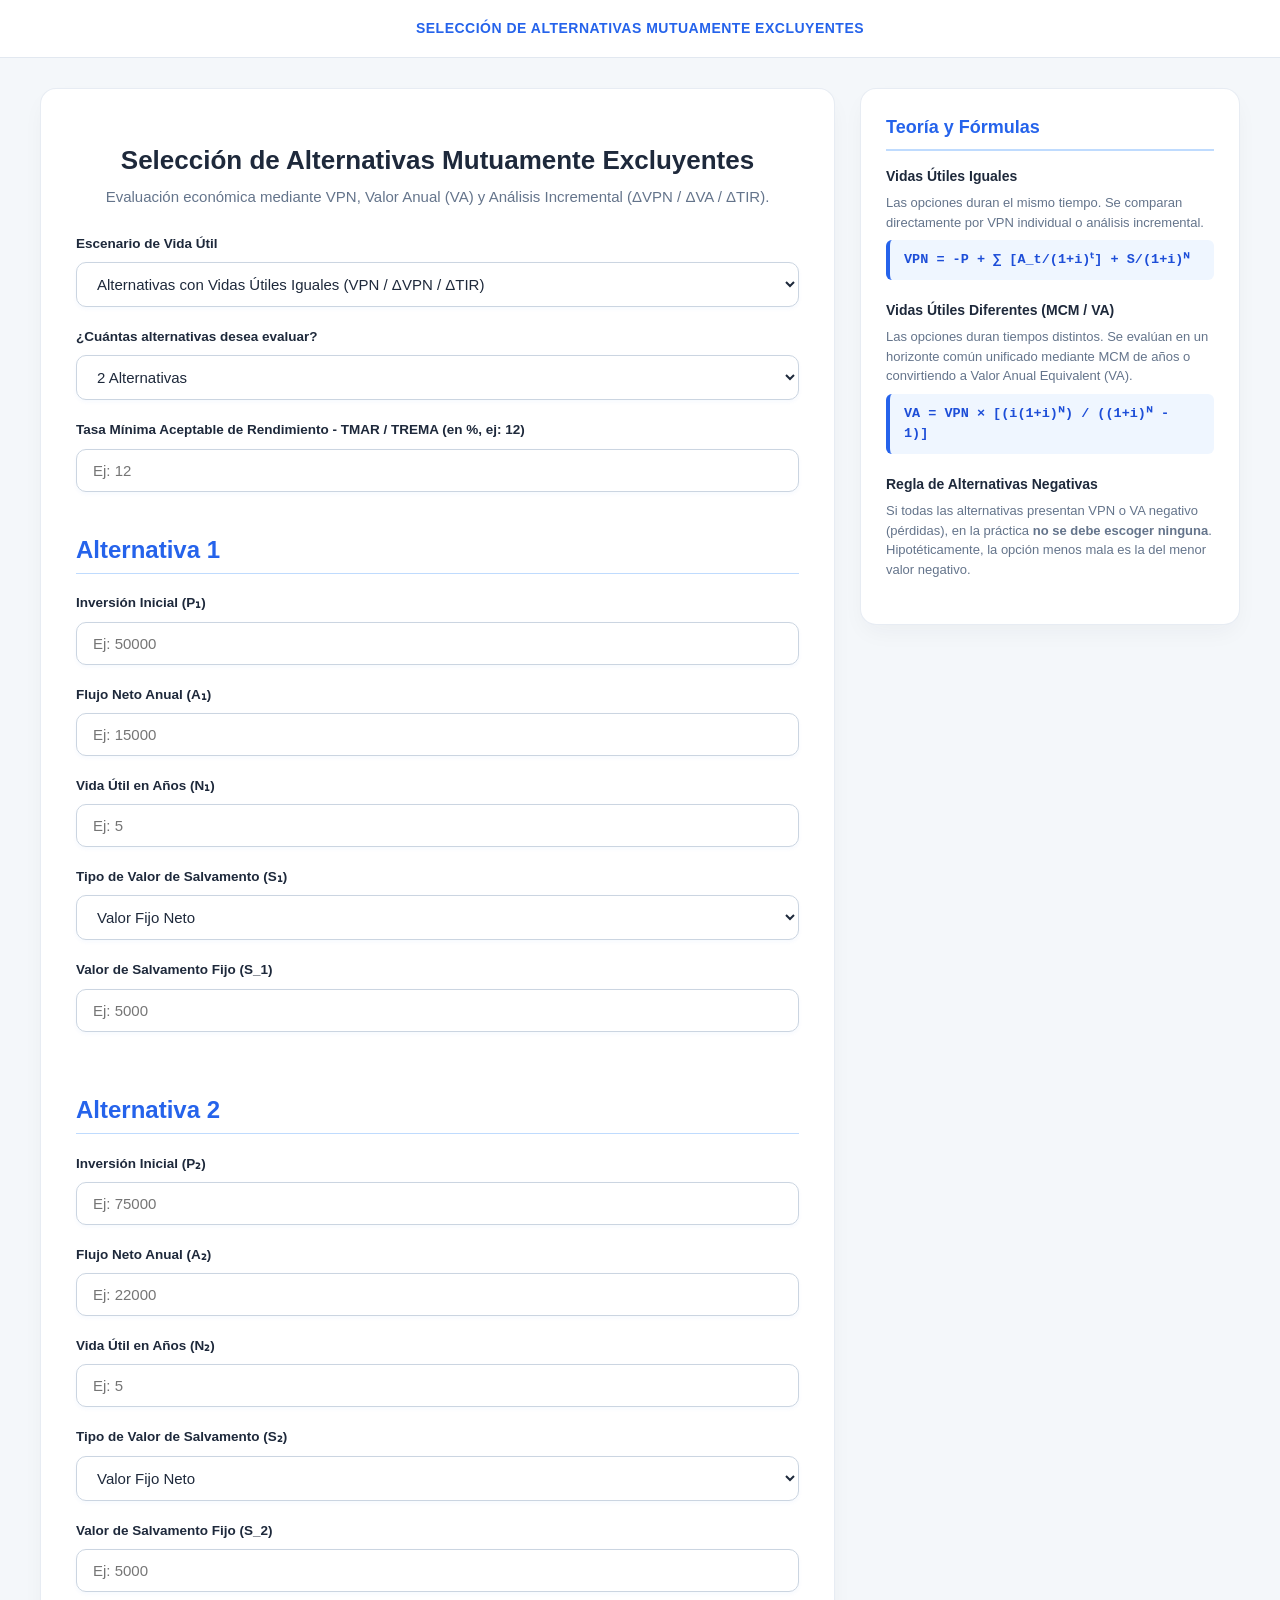
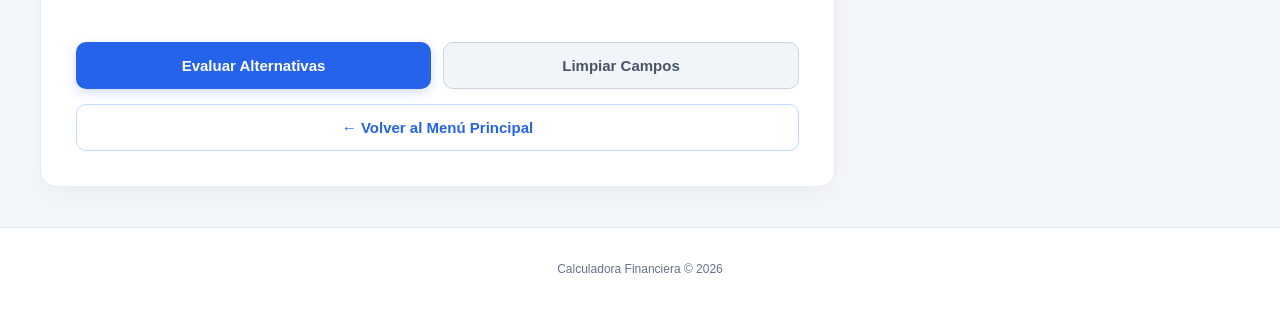
==== commit 6378d17f: "sin emojis puchungos" ====
--- a/pages/alternativas.html
+++ b/pages/alternativas.html
@@ -182,7 +182,7 @@
         </main>
 
         <aside class="sidebar-panel">
-            <h2>📚 Teoría y Fórmulas</h2>
+            <h2>Teoría y Fórmulas</h2>
 
             <div class="sidebar-section">
                 <h3>Vidas Útiles Iguales</h3>
